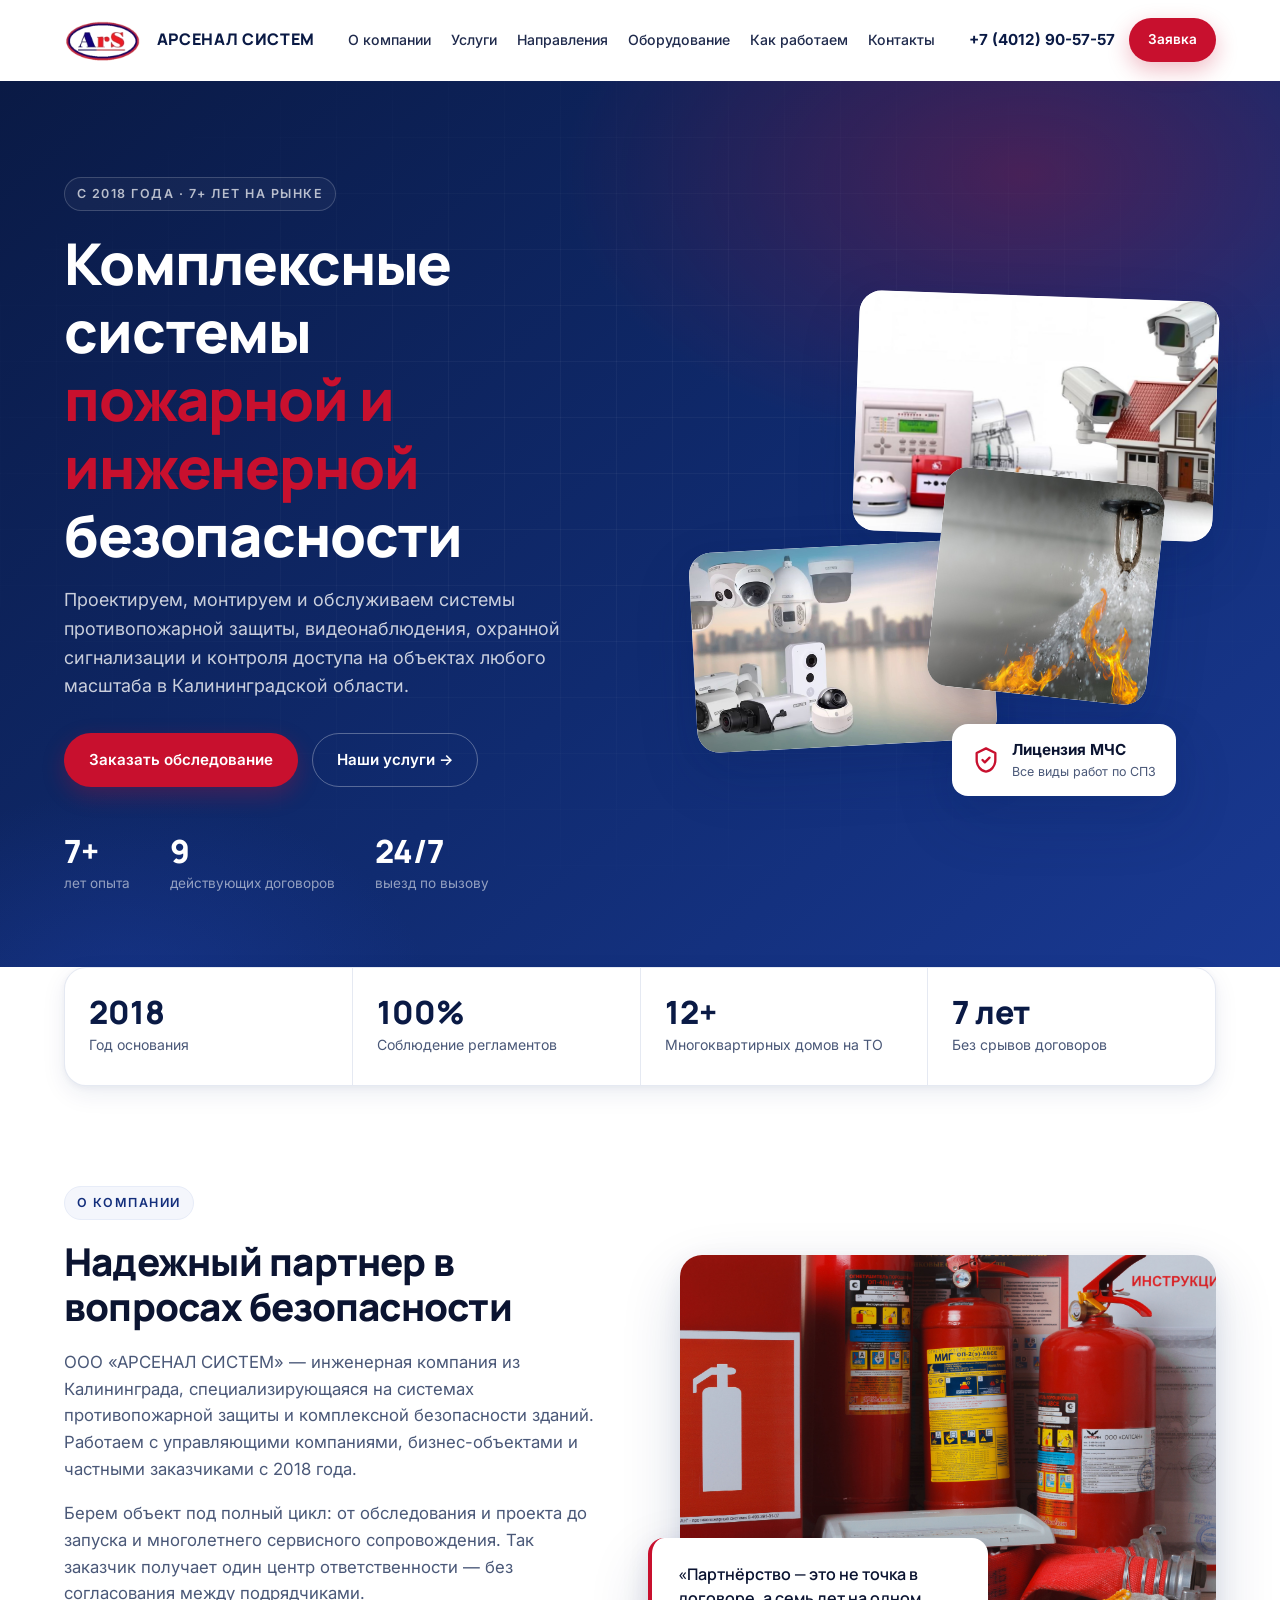
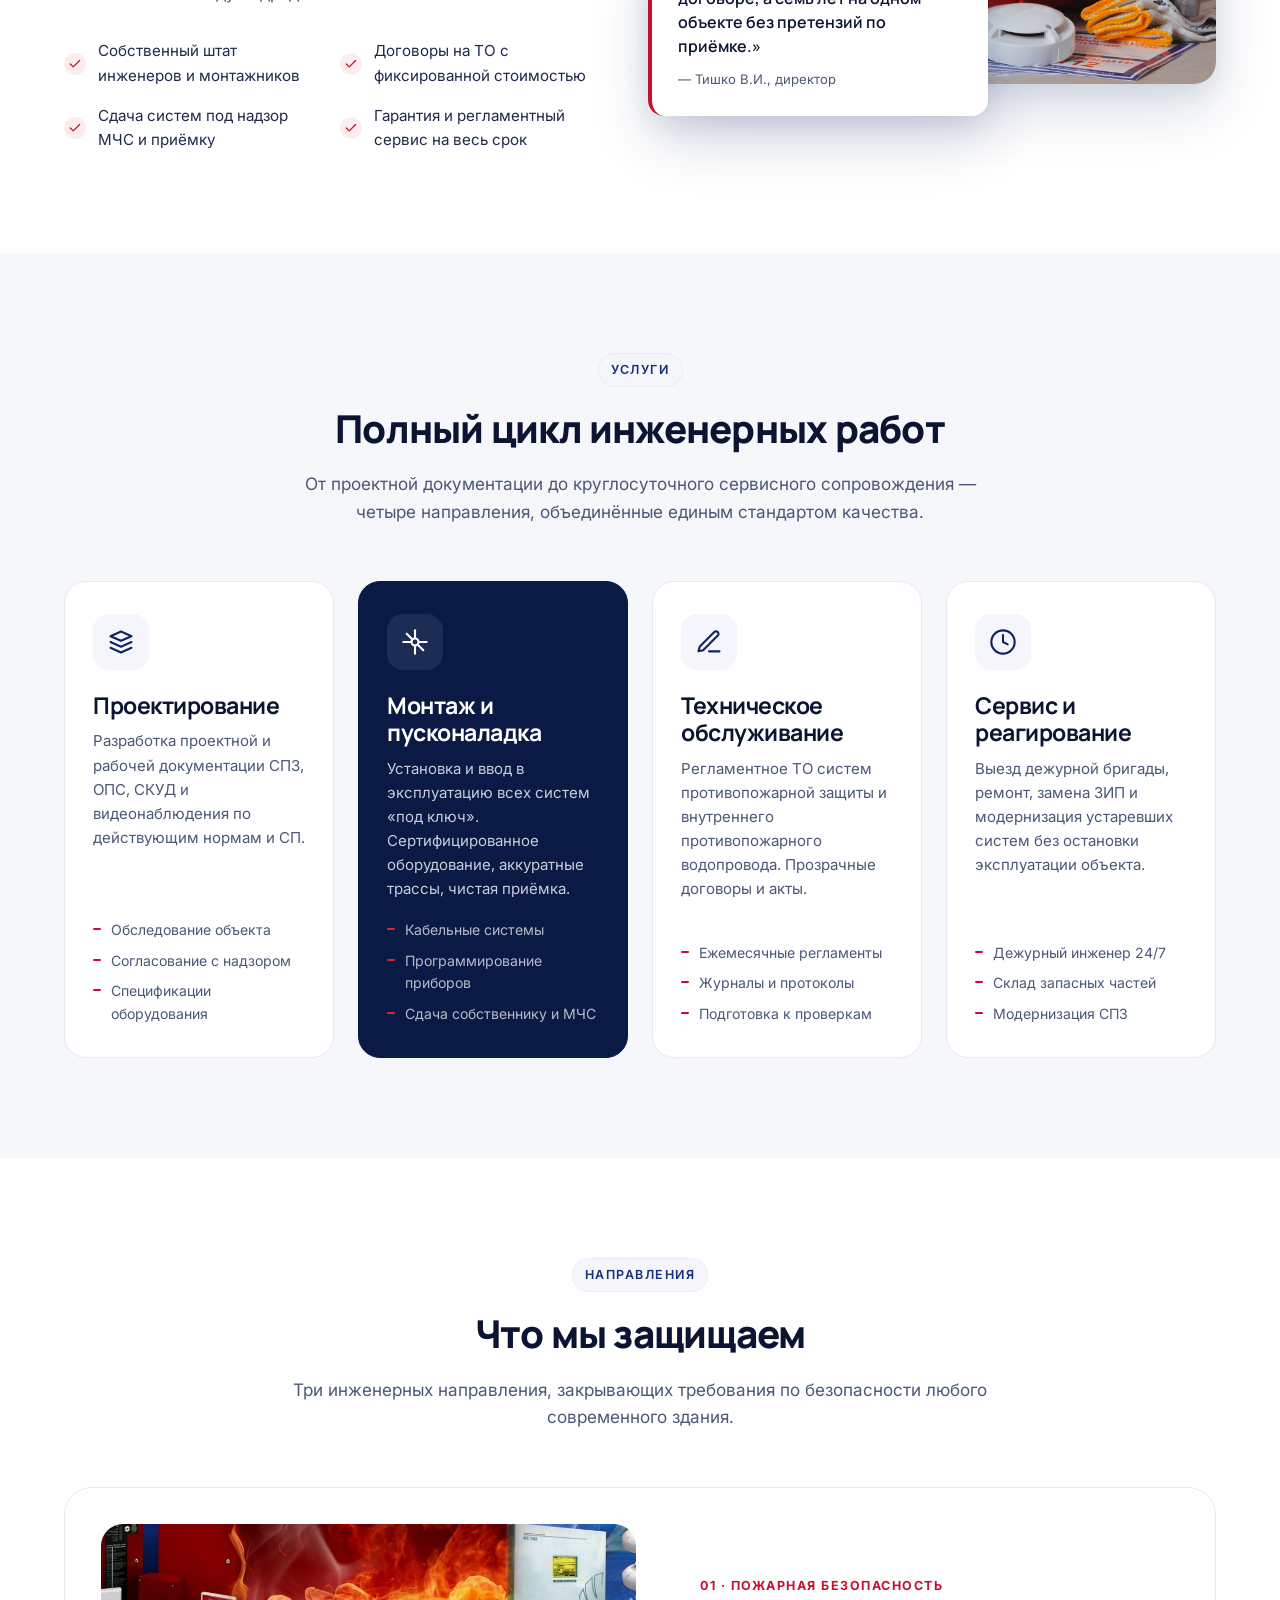
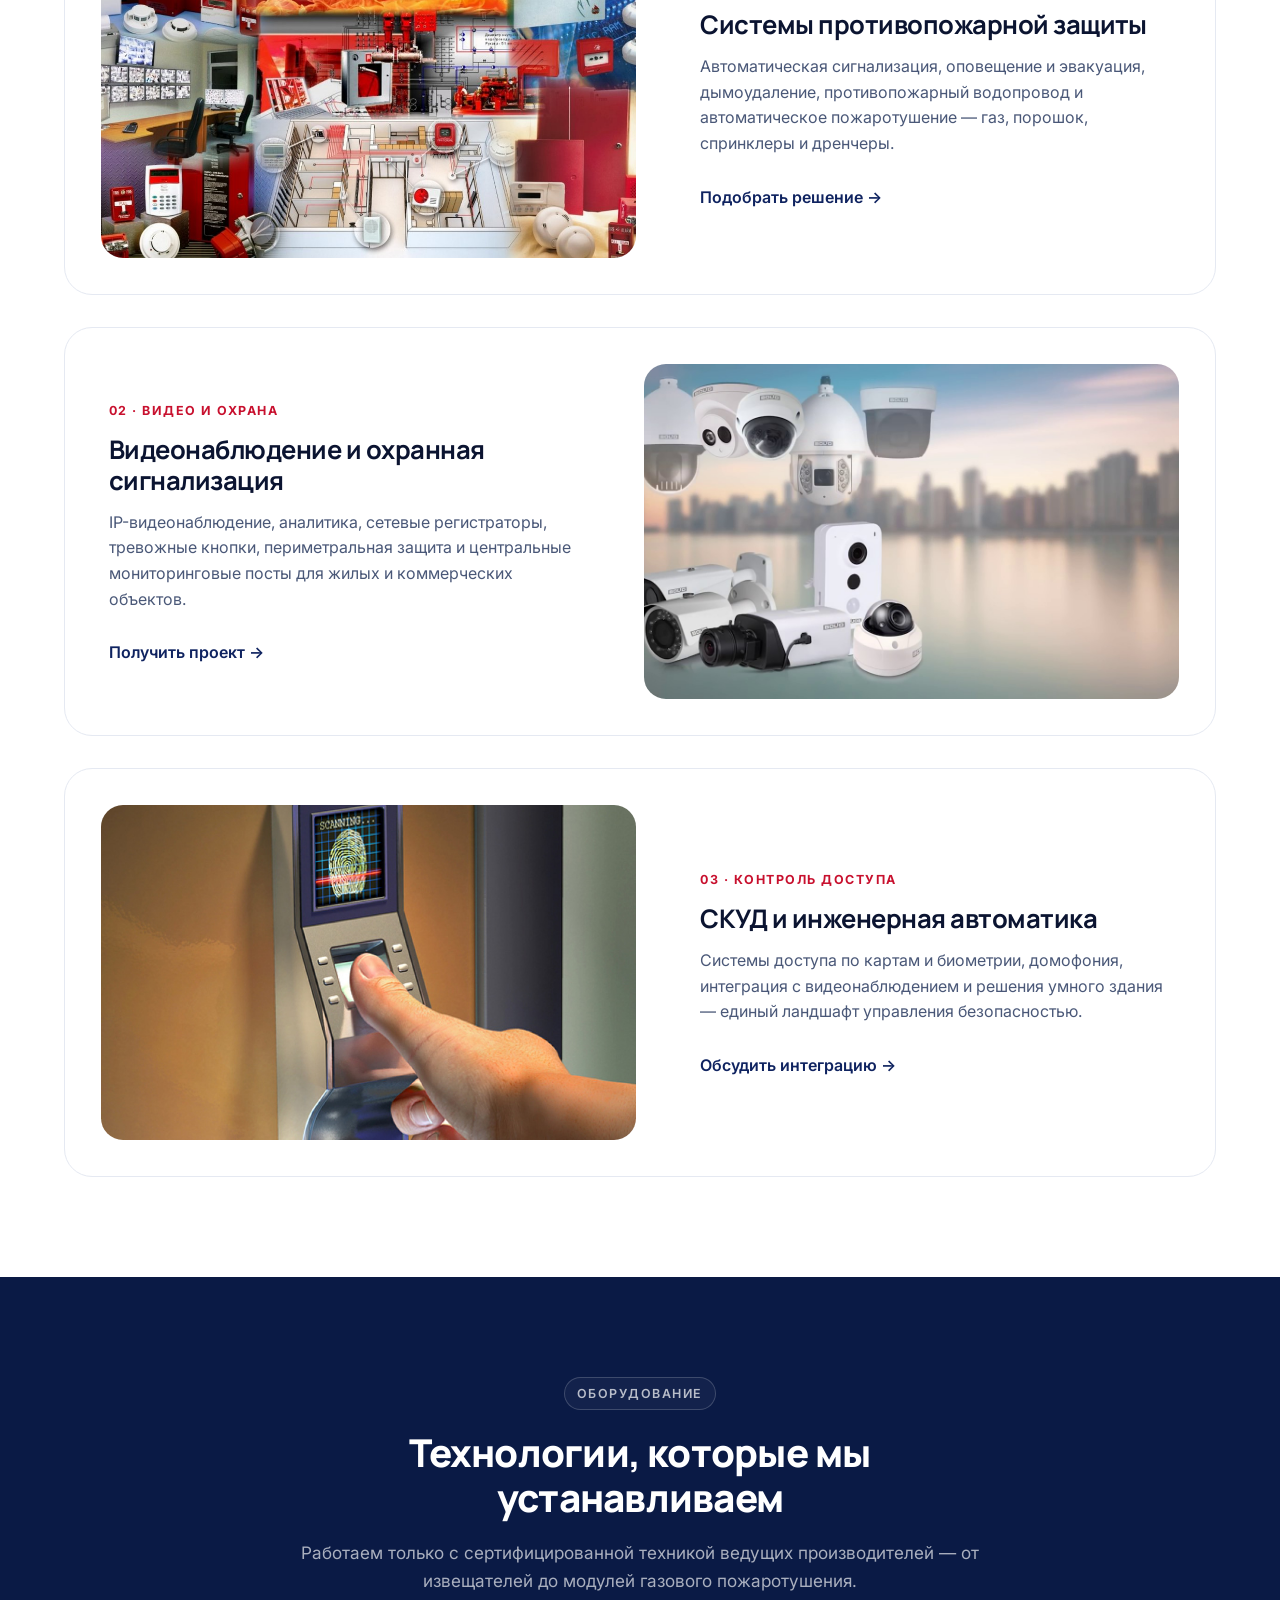
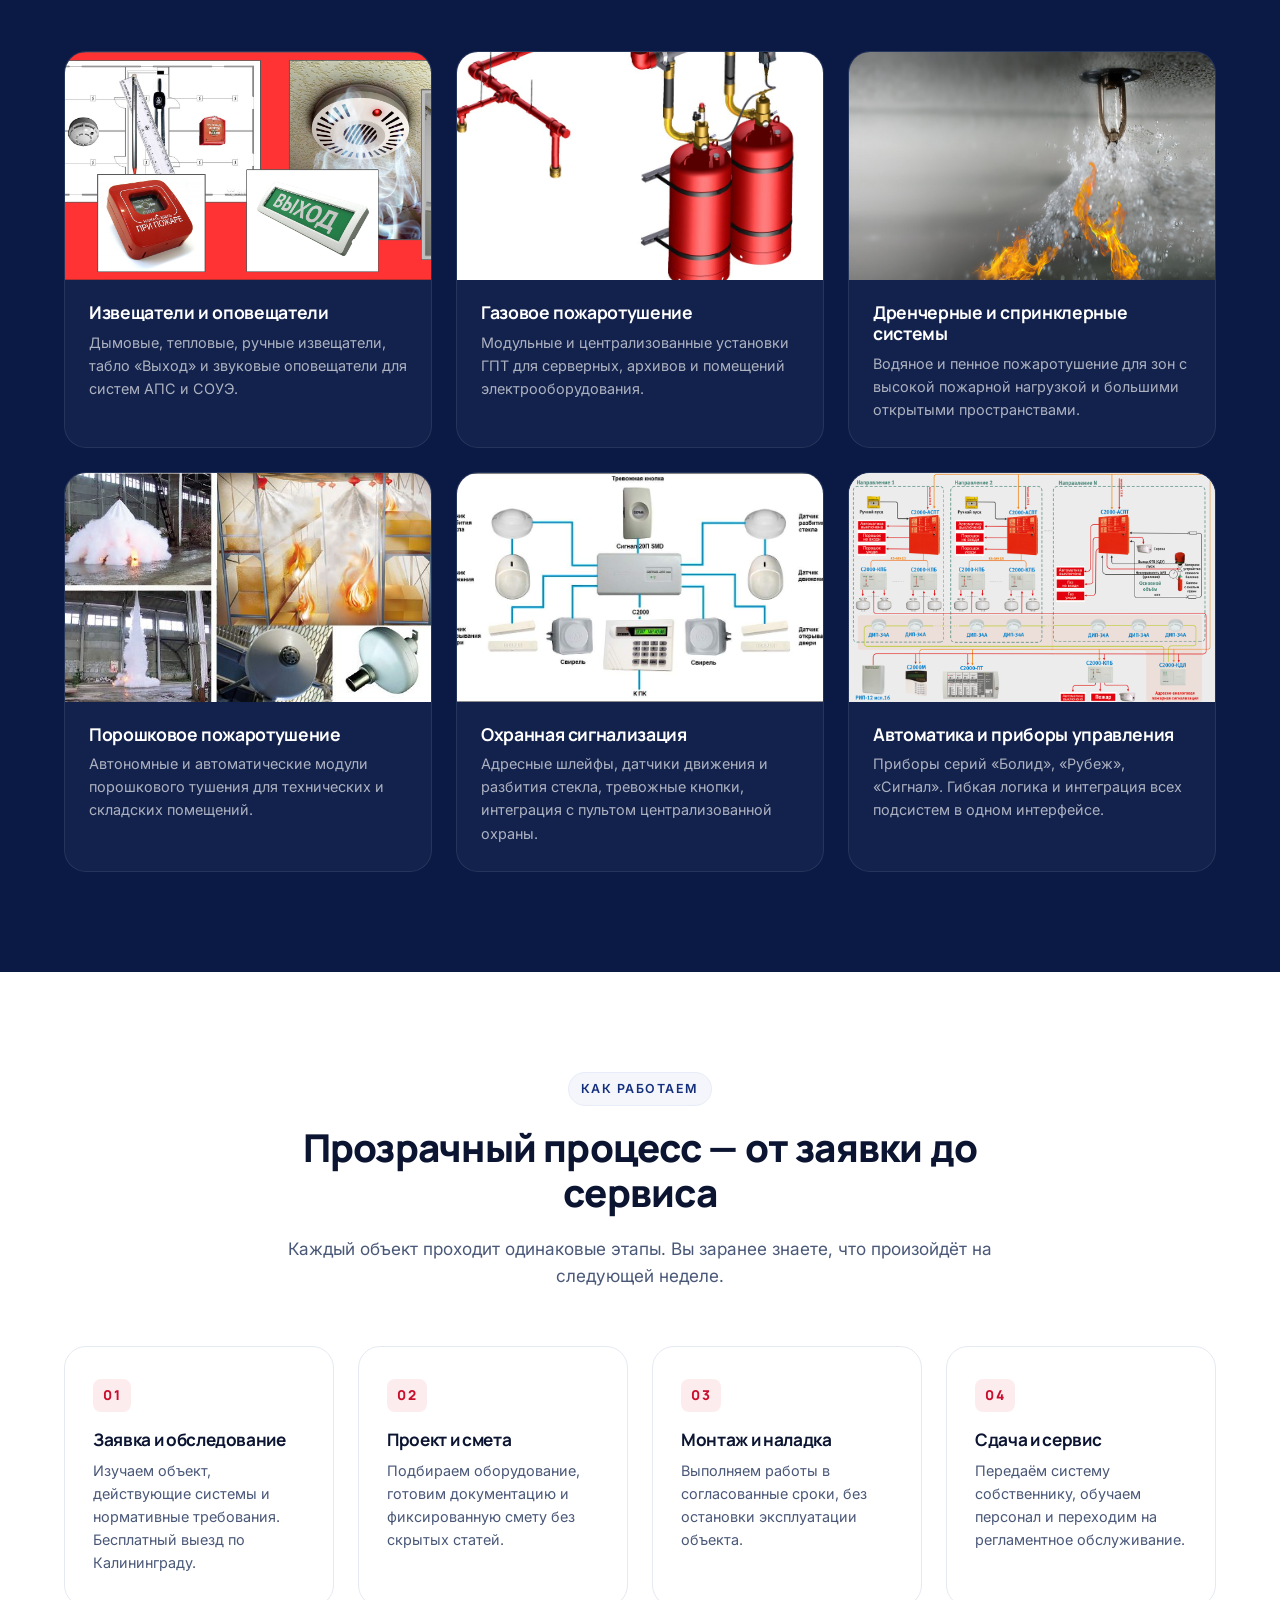
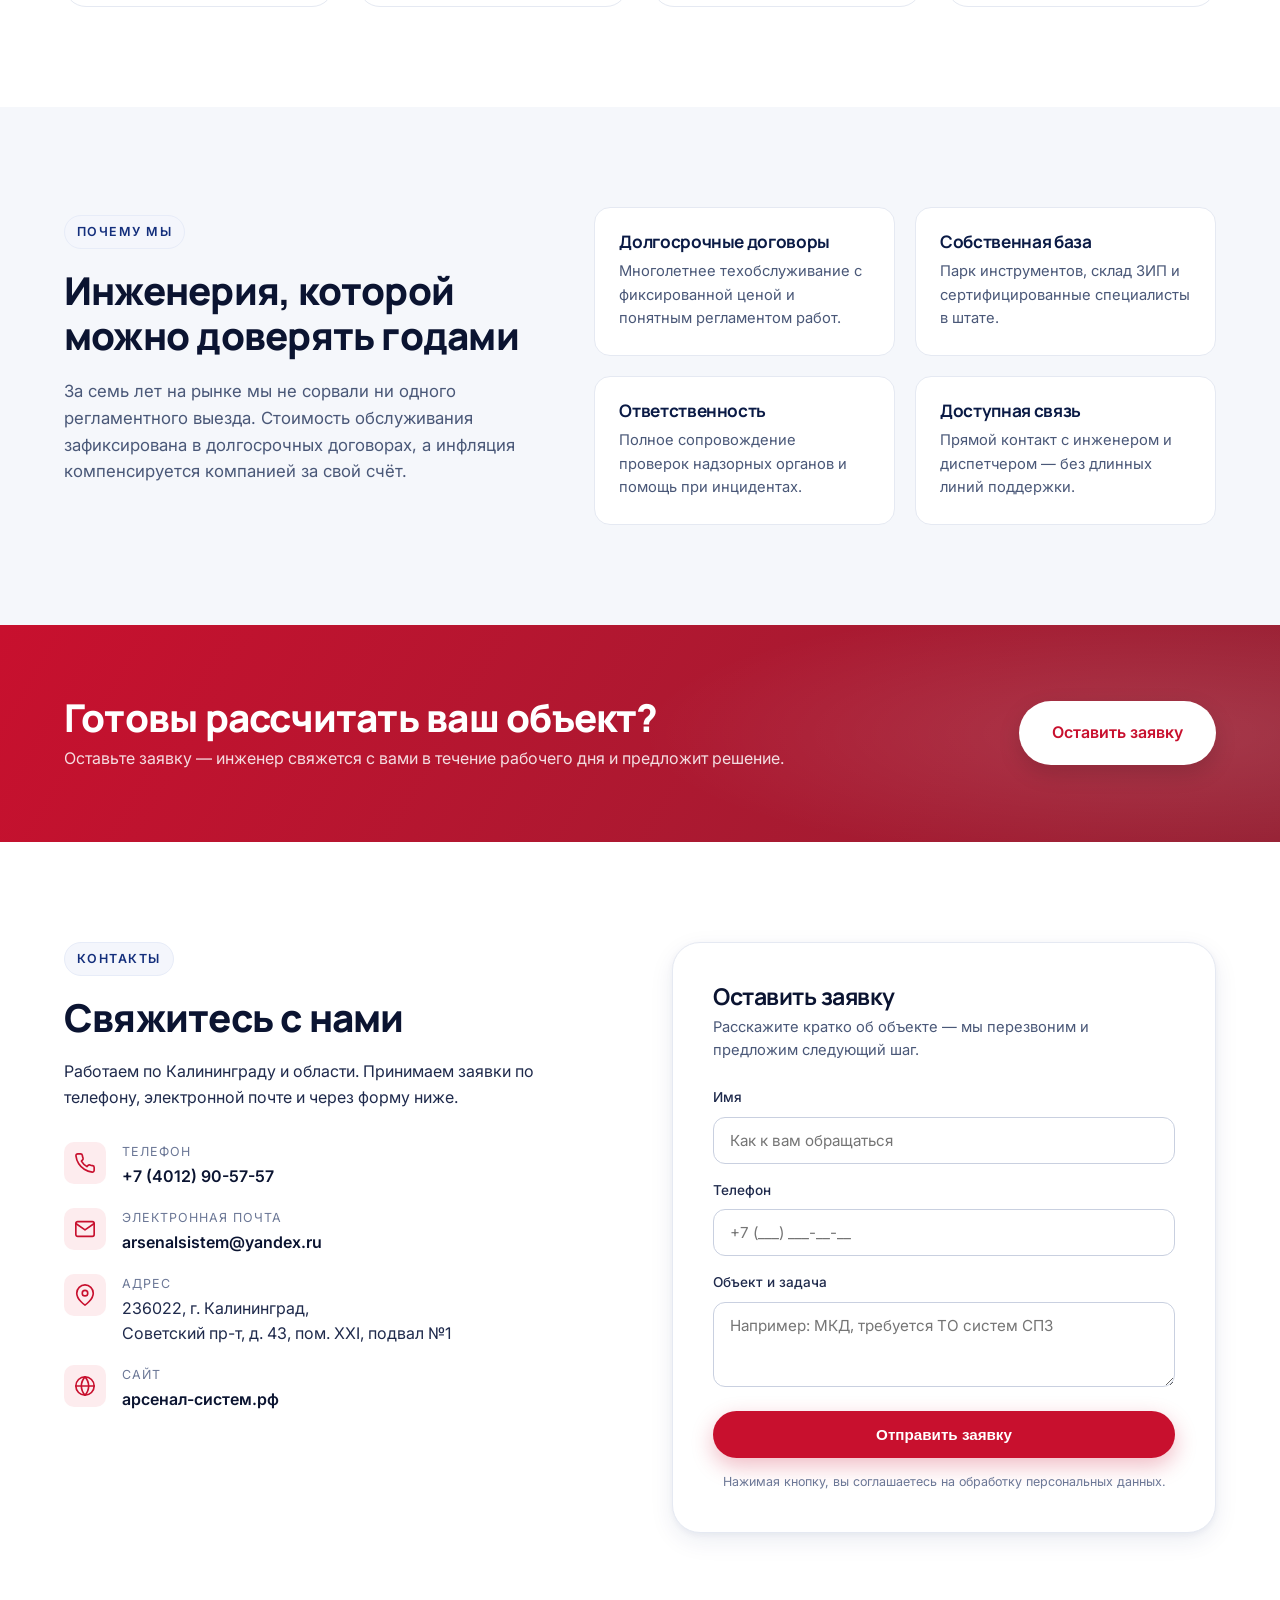
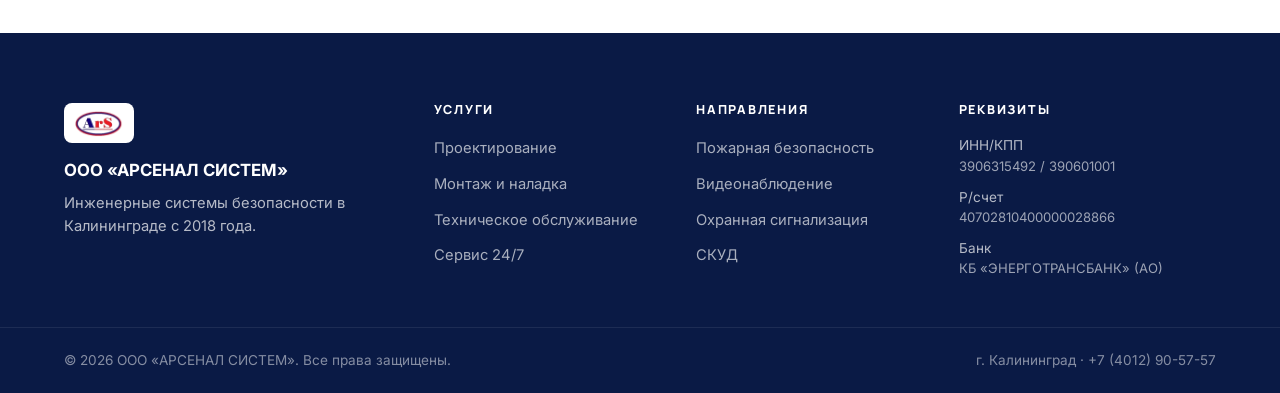
==== index.html @ 325ebee4 "Initial: АРСЕНАЛ СИСТЕМ corporate site Современный одностраничный сайт компании по системам пожарной" ====
<!doctype html>
<html lang="ru">
<head>
<meta charset="utf-8" />
<meta name="viewport" content="width=device-width, initial-scale=1" />
<title>АРСЕНАЛ СИСТЕМ — комплексные системы пожарной и инженерной безопасности</title>
<meta name="description" content="ООО «АРСЕНАЛ СИСТЕМ» — проектирование, монтаж и техническое обслуживание систем противопожарной защиты, видеонаблюдения и контроля доступа в Калининграде." />
<link rel="icon" type="image/png" href="assets/logo.png" />
<link rel="preconnect" href="https://fonts.googleapis.com">
<link rel="preconnect" href="https://fonts.gstatic.com" crossorigin>
<link href="https://fonts.googleapis.com/css2?family=Inter:wght@400;500;600;700;800&family=Manrope:wght@500;600;700;800&display=swap" rel="stylesheet">
<link rel="stylesheet" href="styles.css" />
</head>
<body>

<!-- ============ HEADER ============ -->
<header class="site-header" id="top">
  <div class="container header-inner">
    <a href="#top" class="brand" aria-label="АРСЕНАЛ СИСТЕМ — на главную">
      <img src="assets/logo.png" alt="АРСЕНАЛ СИСТЕМ" class="brand-mark" />
      <span class="brand-text">
        <span class="brand-title">АРСЕНАЛ СИСТЕМ</span>
        <span class="brand-sub">Системы безопасности · Калининград</span>
      </span>
    </a>

    <nav class="nav" aria-label="Главная навигация">
      <a href="#about">О компании</a>
      <a href="#services">Услуги</a>
      <a href="#directions">Направления</a>
      <a href="#equipment">Оборудование</a>
      <a href="#process">Как работаем</a>
      <a href="#contacts">Контакты</a>
    </nav>

    <div class="header-cta">
      <a class="phone" href="tel:+74012905757">+7 (4012) 90-57-57</a>
      <a class="btn btn-primary btn-sm" href="#contacts">Заявка</a>
      <button class="burger" aria-label="Меню" id="burger">
        <span></span><span></span><span></span>
      </button>
    </div>
  </div>
</header>

<!-- ============ HERO ============ -->
<section class="hero">
  <div class="hero-bg" aria-hidden="true"></div>
  <div class="container hero-inner">
    <div class="hero-copy">
      <span class="eyebrow">С 2018 года · 7+ лет на рынке</span>
      <h1>Комплексные системы<br/><span class="accent">пожарной и инженерной</span> безопасности</h1>
      <p class="lead">Проектируем, монтируем и обслуживаем системы противопожарной защиты, видеонаблюдения, охранной сигнализации и контроля доступа на объектах любого масштаба в Калининградской области.</p>
      <div class="hero-actions">
        <a class="btn btn-primary" href="#contacts">Заказать обследование</a>
        <a class="btn btn-ghost" href="#services">Наши услуги →</a>
      </div>
      <ul class="hero-trust">
        <li><strong>7+</strong><span>лет опыта</span></li>
        <li><strong>9</strong><span>действующих договоров</span></li>
        <li><strong>24/7</strong><span>выезд по вызову</span></li>
      </ul>
    </div>
    <div class="hero-visual" aria-hidden="true">
      <div class="hero-card hero-card-1">
        <img src="assets/pb4.jpg" alt="" />
      </div>
      <div class="hero-card hero-card-2">
        <img src="assets/Video.jpg" alt="" />
      </div>
      <div class="hero-card hero-card-3">
        <img src="assets/Drencher.png" alt="" />
      </div>
      <div class="hero-badge">
        <svg viewBox="0 0 24 24" fill="none" stroke="currentColor" stroke-width="2" stroke-linecap="round" stroke-linejoin="round"><path d="M12 2L4 6v6c0 5 3.5 9.5 8 10 4.5-.5 8-5 8-10V6l-8-4z"/><path d="M9 12l2 2 4-4"/></svg>
        <div>
          <strong>Лицензия МЧС</strong>
          <small>Все виды работ по СПЗ</small>
        </div>
      </div>
    </div>
  </div>
</section>

<!-- ============ PARTNERS / SOCIAL PROOF STRIP ============ -->
<section class="strip">
  <div class="container">
    <div class="strip-grid">
      <div class="strip-item">
        <span class="strip-num">2018</span>
        <span class="strip-label">Год основания</span>
      </div>
      <div class="strip-item">
        <span class="strip-num">100%</span>
        <span class="strip-label">Соблюдение регламентов</span>
      </div>
      <div class="strip-item">
        <span class="strip-num">12+</span>
        <span class="strip-label">Многоквартирных домов на ТО</span>
      </div>
      <div class="strip-item">
        <span class="strip-num">7 лет</span>
        <span class="strip-label">Без срывов договоров</span>
      </div>
    </div>
  </div>
</section>

<!-- ============ ABOUT ============ -->
<section class="section" id="about">
  <div class="container about-grid">
    <div class="about-copy">
      <span class="eyebrow eyebrow-dark">О компании</span>
      <h2>Надежный партнер в вопросах безопасности</h2>
      <p>ООО «АРСЕНАЛ СИСТЕМ» — инженерная компания из Калининграда, специализирующаяся на системах противопожарной защиты и комплексной безопасности зданий. Работаем с управляющими компаниями, бизнес-объектами и частными заказчиками с 2018 года.</p>
      <p>Берем объект под полный цикл: от обследования и проекта до запуска и многолетнего сервисного сопровождения. Так заказчик получает один центр ответственности — без согласования между подрядчиками.</p>
      <div class="about-bullets">
        <div class="bullet">
          <svg viewBox="0 0 24 24" fill="none" stroke="currentColor" stroke-width="2.2" stroke-linecap="round" stroke-linejoin="round"><polyline points="20 6 9 17 4 12"/></svg>
          <span>Собственный штат инженеров и монтажников</span>
        </div>
        <div class="bullet">
          <svg viewBox="0 0 24 24" fill="none" stroke="currentColor" stroke-width="2.2" stroke-linecap="round" stroke-linejoin="round"><polyline points="20 6 9 17 4 12"/></svg>
          <span>Договоры на ТО с фиксированной стоимостью</span>
        </div>
        <div class="bullet">
          <svg viewBox="0 0 24 24" fill="none" stroke="currentColor" stroke-width="2.2" stroke-linecap="round" stroke-linejoin="round"><polyline points="20 6 9 17 4 12"/></svg>
          <span>Сдача систем под надзор МЧС и приёмку</span>
        </div>
        <div class="bullet">
          <svg viewBox="0 0 24 24" fill="none" stroke="currentColor" stroke-width="2.2" stroke-linecap="round" stroke-linejoin="round"><polyline points="20 6 9 17 4 12"/></svg>
          <span>Гарантия и регламентный сервис на весь срок</span>
        </div>
      </div>
    </div>
    <div class="about-visual">
      <figure class="about-photo">
        <img src="assets/PB1.jpg" alt="Оборудование систем пожарной безопасности" />
      </figure>
      <div class="about-quote">
        <p>«Партнёрство — это не точка в договоре, а семь лет на одном объекте без претензий по приёмке.»</p>
        <span>— Тишко В.И., директор</span>
      </div>
    </div>
  </div>
</section>

<!-- ============ SERVICES ============ -->
<section class="section section-soft" id="services">
  <div class="container">
    <header class="section-head">
      <span class="eyebrow eyebrow-dark">Услуги</span>
      <h2>Полный цикл инженерных работ</h2>
      <p>От проектной документации до круглосуточного сервисного сопровождения — четыре направления, объединённые единым стандартом качества.</p>
    </header>

    <div class="services-grid">
      <article class="service-card">
        <div class="service-icon">
          <svg viewBox="0 0 24 24" fill="none" stroke="currentColor" stroke-width="1.8" stroke-linecap="round" stroke-linejoin="round"><path d="M3 7l9-4 9 4-9 4-9-4z"/><path d="M3 12l9 4 9-4"/><path d="M3 17l9 4 9-4"/></svg>
        </div>
        <h3>Проектирование</h3>
        <p>Разработка проектной и рабочей документации СПЗ, ОПС, СКУД и видеонаблюдения по действующим нормам и СП.</p>
        <ul class="service-list">
          <li>Обследование объекта</li>
          <li>Согласование с надзором</li>
          <li>Спецификации оборудования</li>
        </ul>
      </article>

      <article class="service-card service-card-featured">
        <div class="service-icon">
          <svg viewBox="0 0 24 24" fill="none" stroke="currentColor" stroke-width="1.8" stroke-linecap="round" stroke-linejoin="round"><path d="M12 2v6"/><path d="M12 22v-6"/><path d="M4.93 4.93l4.24 4.24"/><path d="M14.83 14.83l4.24 4.24"/><path d="M2 12h6"/><path d="M16 12h6"/><circle cx="12" cy="12" r="3"/></svg>
        </div>
        <h3>Монтаж и пусконаладка</h3>
        <p>Установка и ввод в эксплуатацию всех систем «под ключ». Сертифицированное оборудование, аккуратные трассы, чистая приёмка.</p>
        <ul class="service-list">
          <li>Кабельные системы</li>
          <li>Программирование приборов</li>
          <li>Сдача собственнику и МЧС</li>
        </ul>
      </article>

      <article class="service-card">
        <div class="service-icon">
          <svg viewBox="0 0 24 24" fill="none" stroke="currentColor" stroke-width="1.8" stroke-linecap="round" stroke-linejoin="round"><path d="M12 20h9"/><path d="M16.5 3.5a2.121 2.121 0 0 1 3 3L7 19l-4 1 1-4 12.5-12.5z"/></svg>
        </div>
        <h3>Техническое обслуживание</h3>
        <p>Регламентное ТО систем противопожарной защиты и внутреннего противопожарного водопровода. Прозрачные договоры и акты.</p>
        <ul class="service-list">
          <li>Ежемесячные регламенты</li>
          <li>Журналы и протоколы</li>
          <li>Подготовка к проверкам</li>
        </ul>
      </article>

      <article class="service-card">
        <div class="service-icon">
          <svg viewBox="0 0 24 24" fill="none" stroke="currentColor" stroke-width="1.8" stroke-linecap="round" stroke-linejoin="round"><circle cx="12" cy="12" r="10"/><polyline points="12 6 12 12 16 14"/></svg>
        </div>
        <h3>Сервис и реагирование</h3>
        <p>Выезд дежурной бригады, ремонт, замена ЗИП и модернизация устаревших систем без остановки эксплуатации объекта.</p>
        <ul class="service-list">
          <li>Дежурный инженер 24/7</li>
          <li>Склад запасных частей</li>
          <li>Модернизация СПЗ</li>
        </ul>
      </article>
    </div>
  </div>
</section>

<!-- ============ DIRECTIONS ============ -->
<section class="section" id="directions">
  <div class="container">
    <header class="section-head">
      <span class="eyebrow eyebrow-dark">Направления</span>
      <h2>Что мы защищаем</h2>
      <p>Три инженерных направления, закрывающих требования по безопасности любого современного здания.</p>
    </header>

    <div class="directions-grid">
      <article class="dir-card">
        <div class="dir-image">
          <img src="assets/PB3.jpg" alt="Системы противопожарной защиты" />
        </div>
        <div class="dir-body">
          <span class="dir-tag">01 · Пожарная безопасность</span>
          <h3>Системы противопожарной защиты</h3>
          <p>Автоматическая сигнализация, оповещение и эвакуация, дымоудаление, противопожарный водопровод и автоматическое пожаротушение — газ, порошок, спринклеры и дренчеры.</p>
          <a class="dir-link" href="#contacts">Подобрать решение →</a>
        </div>
      </article>

      <article class="dir-card dir-card-reverse">
        <div class="dir-image">
          <img src="assets/Video.jpg" alt="Системы видеонаблюдения" />
        </div>
        <div class="dir-body">
          <span class="dir-tag">02 · Видео и охрана</span>
          <h3>Видеонаблюдение и охранная сигнализация</h3>
          <p>IP-видеонаблюдение, аналитика, сетевые регистраторы, тревожные кнопки, периметральная защита и центральные мониторинговые посты для жилых и коммерческих объектов.</p>
          <a class="dir-link" href="#contacts">Получить проект →</a>
        </div>
      </article>

      <article class="dir-card">
        <div class="dir-image">
          <img src="assets/KD.jpg" alt="Системы контроля и управления доступом" />
        </div>
        <div class="dir-body">
          <span class="dir-tag">03 · Контроль доступа</span>
          <h3>СКУД и инженерная автоматика</h3>
          <p>Системы доступа по картам и биометрии, домофония, интеграция с видеонаблюдением и решения умного здания — единый ландшафт управления безопасностью.</p>
          <a class="dir-link" href="#contacts">Обсудить интеграцию →</a>
        </div>
      </article>
    </div>
  </div>
</section>

<!-- ============ EQUIPMENT SHOWCASE ============ -->
<section class="section section-dark" id="equipment">
  <div class="container">
    <header class="section-head section-head-light">
      <span class="eyebrow">Оборудование</span>
      <h2>Технологии, которые мы устанавливаем</h2>
      <p>Работаем только с сертифицированной техникой ведущих производителей — от извещателей до модулей газового пожаротушения.</p>
    </header>

    <div class="equipment-grid">
      <article class="eq-card">
        <div class="eq-img"><img src="assets/PB2.png" alt="Извещатели и оповещатели" /></div>
        <div class="eq-content">
          <h4>Извещатели и оповещатели</h4>
          <p>Дымовые, тепловые, ручные извещатели, табло «Выход» и звуковые оповещатели для систем АПС и СОУЭ.</p>
        </div>
      </article>

      <article class="eq-card">
        <div class="eq-img"><img src="assets/GPT.png" alt="Модули газового пожаротушения" /></div>
        <div class="eq-content">
          <h4>Газовое пожаротушение</h4>
          <p>Модульные и централизованные установки ГПТ для серверных, архивов и помещений электрооборудования.</p>
        </div>
      </article>

      <article class="eq-card">
        <div class="eq-img"><img src="assets/Drencher.png" alt="Дренчерные и спринклерные системы" /></div>
        <div class="eq-content">
          <h4>Дренчерные и спринклерные системы</h4>
          <p>Водяное и пенное пожаротушение для зон с высокой пожарной нагрузкой и большими открытыми пространствами.</p>
        </div>
      </article>

      <article class="eq-card">
        <div class="eq-img"><img src="assets/PPT.jpg" alt="Порошковое пожаротушение" /></div>
        <div class="eq-content">
          <h4>Порошковое пожаротушение</h4>
          <p>Автономные и автоматические модули порошкового тушения для технических и складских помещений.</p>
        </div>
      </article>

      <article class="eq-card">
        <div class="eq-img"><img src="assets/OS.jpg" alt="Охранная сигнализация" /></div>
        <div class="eq-content">
          <h4>Охранная сигнализация</h4>
          <p>Адресные шлейфы, датчики движения и разбития стекла, тревожные кнопки, интеграция с пультом централизованной охраны.</p>
        </div>
      </article>

      <article class="eq-card">
        <div class="eq-img"><img src="assets/PPT.png" alt="Системы автоматики и управления" /></div>
        <div class="eq-content">
          <h4>Автоматика и приборы управления</h4>
          <p>Приборы серий «Болид», «Рубеж», «Сигнал». Гибкая логика и интеграция всех подсистем в одном интерфейсе.</p>
        </div>
      </article>
    </div>
  </div>
</section>

<!-- ============ PROCESS ============ -->
<section class="section" id="process">
  <div class="container">
    <header class="section-head">
      <span class="eyebrow eyebrow-dark">Как работаем</span>
      <h2>Прозрачный процесс — от заявки до сервиса</h2>
      <p>Каждый объект проходит одинаковые этапы. Вы заранее знаете, что произойдёт на следующей неделе.</p>
    </header>

    <div class="steps">
      <div class="step">
        <div class="step-num">01</div>
        <h4>Заявка и обследование</h4>
        <p>Изучаем объект, действующие системы и нормативные требования. Бесплатный выезд по Калининграду.</p>
      </div>
      <div class="step">
        <div class="step-num">02</div>
        <h4>Проект и смета</h4>
        <p>Подбираем оборудование, готовим документацию и фиксированную смету без скрытых статей.</p>
      </div>
      <div class="step">
        <div class="step-num">03</div>
        <h4>Монтаж и наладка</h4>
        <p>Выполняем работы в согласованные сроки, без остановки эксплуатации объекта.</p>
      </div>
      <div class="step">
        <div class="step-num">04</div>
        <h4>Сдача и сервис</h4>
        <p>Передаём систему собственнику, обучаем персонал и переходим на регламентное обслуживание.</p>
      </div>
    </div>
  </div>
</section>

<!-- ============ WHY US ============ -->
<section class="section section-soft" id="why">
  <div class="container why-grid">
    <div>
      <span class="eyebrow eyebrow-dark">Почему мы</span>
      <h2>Инженерия, которой можно доверять годами</h2>
      <p>За семь лет на рынке мы не сорвали ни одного регламентного выезда. Стоимость обслуживания зафиксирована в долгосрочных договорах, а инфляция компенсируется компанией за свой счёт.</p>
    </div>
    <div class="why-list">
      <div class="why-item">
        <h4>Долгосрочные договоры</h4>
        <p>Многолетнее техобслуживание с фиксированной ценой и понятным регламентом работ.</p>
      </div>
      <div class="why-item">
        <h4>Собственная база</h4>
        <p>Парк инструментов, склад ЗИП и сертифицированные специалисты в штате.</p>
      </div>
      <div class="why-item">
        <h4>Ответственность</h4>
        <p>Полное сопровождение проверок надзорных органов и помощь при инцидентах.</p>
      </div>
      <div class="why-item">
        <h4>Доступная связь</h4>
        <p>Прямой контакт с инженером и диспетчером — без длинных линий поддержки.</p>
      </div>
    </div>
  </div>
</section>

<!-- ============ CTA BANNER ============ -->
<section class="cta-banner">
  <div class="container cta-banner-inner">
    <div>
      <h2>Готовы рассчитать ваш объект?</h2>
      <p>Оставьте заявку — инженер свяжется с вами в течение рабочего дня и предложит решение.</p>
    </div>
    <a class="btn btn-primary btn-lg" href="#contacts">Оставить заявку</a>
  </div>
</section>

<!-- ============ CONTACTS ============ -->
<section class="section" id="contacts">
  <div class="container contact-grid">
    <div class="contact-info">
      <span class="eyebrow eyebrow-dark">Контакты</span>
      <h2>Свяжитесь с нами</h2>
      <p>Работаем по Калининграду и области. Принимаем заявки по телефону, электронной почте и через форму ниже.</p>

      <ul class="contact-list">
        <li>
          <svg viewBox="0 0 24 24" fill="none" stroke="currentColor" stroke-width="1.8" stroke-linecap="round" stroke-linejoin="round"><path d="M22 16.92v3a2 2 0 0 1-2.18 2 19.79 19.79 0 0 1-8.63-3.07 19.5 19.5 0 0 1-6-6 19.79 19.79 0 0 1-3.07-8.67A2 2 0 0 1 4.11 2h3a2 2 0 0 1 2 1.72c.13.96.37 1.9.72 2.81a2 2 0 0 1-.45 2.11L8.09 9.91a16 16 0 0 0 6 6l1.27-1.27a2 2 0 0 1 2.11-.45c.91.35 1.85.59 2.81.72A2 2 0 0 1 22 16.92z"/></svg>
          <div>
            <span class="contact-label">Телефон</span>
            <a href="tel:+74012905757">+7 (4012) 90-57-57</a>
          </div>
        </li>
        <li>
          <svg viewBox="0 0 24 24" fill="none" stroke="currentColor" stroke-width="1.8" stroke-linecap="round" stroke-linejoin="round"><path d="M4 4h16c1.1 0 2 .9 2 2v12c0 1.1-.9 2-2 2H4c-1.1 0-2-.9-2-2V6c0-1.1.9-2 2-2z"/><polyline points="22,6 12,13 2,6"/></svg>
          <div>
            <span class="contact-label">Электронная почта</span>
            <a href="mailto:arsenalsistem@yandex.ru">arsenalsistem@yandex.ru</a>
          </div>
        </li>
        <li>
          <svg viewBox="0 0 24 24" fill="none" stroke="currentColor" stroke-width="1.8" stroke-linecap="round" stroke-linejoin="round"><path d="M21 10c0 7-9 13-9 13s-9-6-9-13a9 9 0 0 1 18 0z"/><circle cx="12" cy="10" r="3"/></svg>
          <div>
            <span class="contact-label">Адрес</span>
            <span>236022, г. Калининград,<br/>Советский пр-т, д. 43, пом. XXI, подвал №1</span>
          </div>
        </li>
        <li>
          <svg viewBox="0 0 24 24" fill="none" stroke="currentColor" stroke-width="1.8" stroke-linecap="round" stroke-linejoin="round"><circle cx="12" cy="12" r="10"/><line x1="2" y1="12" x2="22" y2="12"/><path d="M12 2a15.3 15.3 0 0 1 4 10 15.3 15.3 0 0 1-4 10 15.3 15.3 0 0 1-4-10 15.3 15.3 0 0 1 4-10z"/></svg>
          <div>
            <span class="contact-label">Сайт</span>
            <a href="#">арсенал-систем.рф</a>
          </div>
        </li>
      </ul>
    </div>

    <!--
      Forms work через Formspree (https://formspree.io):
      1. Зарегистрируйтесь, создайте новую форму с почтой arsenalsistem@yandex.ru
      2. Скопируйте endpoint вида https://formspree.io/f/XXXXXXXX
      3. Замените значение data-endpoint ниже
      Бесплатный план — до 50 заявок в месяц.
    -->
    <form class="contact-form" id="leadForm" data-endpoint="https://formspree.io/f/mzdwbpkb" novalidate>
      <h3>Оставить заявку</h3>
      <p class="form-sub">Расскажите кратко об объекте — мы перезвоним и предложим следующий шаг.</p>

      <label>
        <span>Имя</span>
        <input type="text" name="name" required placeholder="Как к вам обращаться" />
      </label>
      <label>
        <span>Телефон</span>
        <input type="tel" name="phone" required placeholder="+7 (___) ___-__-__" />
      </label>
      <label>
        <span>Объект и задача</span>
        <textarea name="message" rows="3" placeholder="Например: МКД, требуется ТО систем СПЗ"></textarea>
      </label>

      <!-- Honeypot — невидимое поле для отсечения ботов -->
      <input type="text" name="_gotcha" tabindex="-1" autocomplete="off" class="hp-field" aria-hidden="true" />
      <input type="hidden" name="_subject" value="Новая заявка с сайта арсенал-систем.рф" />

      <button type="submit" class="btn btn-primary btn-block" id="leadSubmit">
        <span class="btn-label">Отправить заявку</span>
        <span class="btn-spinner" aria-hidden="true"></span>
      </button>
      <small class="form-note">Нажимая кнопку, вы соглашаетесь на обработку персональных данных.</small>
      <div class="form-ok" hidden>Спасибо! Мы свяжемся с вами в течение рабочего дня.</div>
      <div class="form-err" hidden>Не удалось отправить заявку. Позвоните нам по телефону +7 (4012) 90-57-57.</div>
    </form>
  </div>
</section>

<!-- ============ FOOTER ============ -->
<footer class="site-footer">
  <div class="container footer-grid">
    <div class="footer-brand">
      <img src="assets/logo.png" alt="" class="footer-logo" />
      <p class="footer-name">ООО «АРСЕНАЛ СИСТЕМ»</p>
      <p class="footer-desc">Инженерные системы безопасности в Калининграде с 2018 года.</p>
    </div>
    <div>
      <h5>Услуги</h5>
      <ul>
        <li><a href="#services">Проектирование</a></li>
        <li><a href="#services">Монтаж и наладка</a></li>
        <li><a href="#services">Техническое обслуживание</a></li>
        <li><a href="#services">Сервис 24/7</a></li>
      </ul>
    </div>
    <div>
      <h5>Направления</h5>
      <ul>
        <li><a href="#directions">Пожарная безопасность</a></li>
        <li><a href="#directions">Видеонаблюдение</a></li>
        <li><a href="#directions">Охранная сигнализация</a></li>
        <li><a href="#directions">СКУД</a></li>
      </ul>
    </div>
    <div>
      <h5>Реквизиты</h5>
      <ul class="footer-req">
        <li>ИНН/КПП<br/><span>3906315492 / 390601001</span></li>
        <li>Р/счет<br/><span>40702810400000028866</span></li>
        <li>Банк<br/><span>КБ «ЭНЕРГОТРАНСБАНК» (АО)</span></li>
      </ul>
    </div>
  </div>
  <div class="footer-bottom">
    <div class="container footer-bottom-inner">
      <span>© 2026 ООО «АРСЕНАЛ СИСТЕМ». Все права защищены.</span>
      <span>г. Калининград · +7 (4012) 90-57-57</span>
    </div>
  </div>
</footer>

<script>
  // Smooth mobile menu toggle
  const burger = document.getElementById('burger');
  const nav = document.querySelector('.nav');
  burger.addEventListener('click', () => {
    nav.classList.toggle('open');
    burger.classList.toggle('open');
  });
  document.querySelectorAll('.nav a').forEach(a => a.addEventListener('click', () => {
    nav.classList.remove('open');
    burger.classList.remove('open');
  }));

  // Header shadow on scroll
  const header = document.querySelector('.site-header');
  const onScroll = () => header.classList.toggle('scrolled', window.scrollY > 8);
  onScroll();
  window.addEventListener('scroll', onScroll, { passive: true });

  // Lead form — Formspree integration (AJAX, без перехода со страницы)
  const form = document.getElementById('leadForm');
  if (form) {
    const ok = form.querySelector('.form-ok');
    const err = form.querySelector('.form-err');
    const submit = form.querySelector('#leadSubmit');

    form.addEventListener('submit', async (e) => {
      e.preventDefault();
      ok.hidden = true;
      err.hidden = true;

      // Не отправляем, если endpoint не настроен
      const endpoint = form.dataset.endpoint;
      if (!endpoint || endpoint.includes('YOUR_FORM_ID')) {
        err.textContent = 'Форма ещё не подключена. Замените YOUR_FORM_ID в index.html на ваш Formspree ID.';
        err.hidden = false;
        return;
      }

      // Honeypot — если поле заполнено, это бот
      if (form.querySelector('input[name="_gotcha"]').value) return;

      submit.classList.add('is-loading');
      submit.disabled = true;

      try {
        const res = await fetch(endpoint, {
          method: 'POST',
          headers: { 'Accept': 'application/json' },
          body: new FormData(form)
        });
        if (res.ok) {
          ok.hidden = false;
          form.reset();
        } else {
          err.hidden = false;
        }
      } catch {
        err.hidden = false;
      } finally {
        submit.classList.remove('is-loading');
        submit.disabled = false;
      }
    });
  }
</script>
</body>
</html>
---- styles.css ----
/* ============================================================
   АРСЕНАЛ СИСТЕМ — corporate site styles
   Design tokens, layout, components
   ============================================================ */

:root {
  /* Palette derived from logo (deep navy + corporate red) */
  --navy-900: #0A1A45;
  --navy-800: #0F2360;
  --navy-700: #142F7C;
  --navy-600: #1E40A8;
  --navy-100: #E7ECF8;
  --navy-50:  #F4F6FC;

  --red-600:  #C8102E;
  --red-500:  #DC2436;
  --red-50:   #FDECEE;

  --ink-900:  #0B1431;
  --ink-700:  #1F2A4C;
  --ink-500:  #4A5878;
  --ink-400:  #6B7796;
  --ink-300:  #97A1BA;
  --ink-200:  #C9D0E0;
  --ink-100:  #E5E9F2;

  --bg:       #FFFFFF;
  --bg-soft:  #F5F7FB;
  --bg-tint:  #EEF2FA;

  --radius-sm: 10px;
  --radius:    16px;
  --radius-lg: 22px;
  --radius-xl: 28px;

  --shadow-sm: 0 1px 2px rgba(15, 35, 96, 0.06), 0 1px 1px rgba(15, 35, 96, 0.04);
  --shadow:    0 8px 24px rgba(15, 35, 96, 0.08), 0 2px 6px rgba(15, 35, 96, 0.05);
  --shadow-lg: 0 24px 60px rgba(15, 35, 96, 0.16), 0 8px 24px rgba(15, 35, 96, 0.08);

  --container: 1200px;
  --ease: cubic-bezier(.2, .7, .2, 1);
}

/* -------------------- Base -------------------- */
*, *::before, *::after { box-sizing: border-box; }

html { scroll-behavior: smooth; }

body {
  margin: 0;
  font-family: 'Inter', -apple-system, BlinkMacSystemFont, 'Segoe UI', Roboto, sans-serif;
  font-size: 16px;
  line-height: 1.6;
  color: var(--ink-700);
  background: var(--bg);
  -webkit-font-smoothing: antialiased;
  -moz-osx-font-smoothing: grayscale;
}

h1, h2, h3, h4, h5 {
  font-family: 'Manrope', 'Inter', sans-serif;
  color: var(--ink-900);
  margin: 0 0 0.5em;
  line-height: 1.18;
  letter-spacing: -0.02em;
  font-weight: 800;
}

h1 { font-size: clamp(2.2rem, 4.6vw, 3.6rem); }
h2 { font-size: clamp(1.7rem, 3vw, 2.4rem); }
h3 { font-size: clamp(1.2rem, 1.8vw, 1.45rem); font-weight: 700; }
h4 { font-size: 1.075rem; font-weight: 700; }
h5 { font-size: 0.85rem; text-transform: uppercase; letter-spacing: 0.08em; color: var(--ink-500); }

p { margin: 0 0 1em; }

a { color: inherit; text-decoration: none; transition: color 0.2s var(--ease); }
a:hover { color: var(--navy-700); }

img { max-width: 100%; display: block; }

.container {
  width: 100%;
  max-width: var(--container);
  margin: 0 auto;
  padding: 0 24px;
}

.eyebrow {
  display: inline-block;
  font-size: 0.78rem;
  font-weight: 600;
  letter-spacing: 0.12em;
  text-transform: uppercase;
  color: rgba(255, 255, 255, 0.7);
  padding: 6px 12px;
  border: 1px solid rgba(255, 255, 255, 0.18);
  border-radius: 999px;
  background: rgba(255, 255, 255, 0.04);
  margin-bottom: 1.2rem;
}
.eyebrow-dark {
  color: var(--navy-700);
  border-color: var(--navy-100);
  background: var(--navy-50);
}

.accent { color: var(--red-600); }

/* -------------------- Buttons -------------------- */
.btn {
  display: inline-flex;
  align-items: center;
  justify-content: center;
  gap: 8px;
  padding: 14px 24px;
  border-radius: 999px;
  font-weight: 600;
  font-size: 0.95rem;
  border: 1px solid transparent;
  cursor: pointer;
  transition: transform 0.2s var(--ease), box-shadow 0.2s var(--ease), background 0.2s var(--ease), color 0.2s var(--ease);
  white-space: nowrap;
}
.btn-primary {
  background: var(--red-600);
  color: #fff;
  box-shadow: 0 8px 22px rgba(200, 16, 46, 0.28);
}
.btn-primary:hover {
  background: var(--red-500);
  color: #fff;
  transform: translateY(-2px);
  box-shadow: 0 14px 30px rgba(200, 16, 46, 0.34);
}
.btn-ghost {
  background: transparent;
  color: #fff;
  border-color: rgba(255, 255, 255, 0.3);
}
.btn-ghost:hover {
  background: rgba(255, 255, 255, 0.1);
  color: #fff;
  border-color: rgba(255, 255, 255, 0.5);
}
.btn-sm { padding: 10px 18px; font-size: 0.85rem; }
.btn-lg { padding: 18px 32px; font-size: 1rem; }
.btn-block { width: 100%; }

/* -------------------- Header -------------------- */
.site-header {
  position: sticky;
  top: 0;
  z-index: 100;
  background: rgba(255, 255, 255, 0.92);
  backdrop-filter: saturate(140%) blur(16px);
  -webkit-backdrop-filter: saturate(140%) blur(16px);
  border-bottom: 1px solid transparent;
  transition: box-shadow 0.2s var(--ease), border-color 0.2s var(--ease);
}
.site-header.scrolled {
  border-bottom-color: var(--ink-100);
  box-shadow: 0 6px 20px rgba(15, 35, 96, 0.04);
}
.header-inner {
  display: flex;
  align-items: center;
  justify-content: space-between;
  gap: 24px;
  height: 80px;
}
.brand {
  display: flex;
  align-items: center;
  gap: 14px;
  flex-shrink: 0;
}
.brand-mark {
  height: 44px;
  width: auto;
}
.brand-text {
  display: flex;
  flex-direction: column;
  line-height: 1.1;
}
.brand-title {
  font-family: 'Manrope', sans-serif;
  font-weight: 800;
  font-size: 1rem;
  letter-spacing: 0.04em;
  color: var(--navy-900);
}
.brand-sub {
  font-size: 0.72rem;
  color: var(--ink-400);
  letter-spacing: 0.04em;
}
.nav {
  display: flex;
  gap: 28px;
  font-size: 0.92rem;
  font-weight: 500;
  color: var(--ink-700);
}
.nav a {
  position: relative;
  padding: 6px 0;
  white-space: nowrap;
}
.nav a::after {
  content: '';
  position: absolute;
  left: 0; right: 0; bottom: 0;
  height: 2px;
  background: var(--red-600);
  transform: scaleX(0);
  transform-origin: left;
  transition: transform 0.25s var(--ease);
}
.nav a:hover { color: var(--navy-900); }
.nav a:hover::after { transform: scaleX(1); }

.header-cta {
  display: flex;
  align-items: center;
  gap: 14px;
}
.phone {
  font-weight: 700;
  color: var(--navy-900);
  font-size: 0.95rem;
  white-space: nowrap;
}
.phone:hover { color: var(--red-600); }

.burger {
  display: none;
  width: 40px;
  height: 40px;
  background: none;
  border: 1px solid var(--ink-100);
  border-radius: 10px;
  cursor: pointer;
  padding: 0;
  flex-direction: column;
  justify-content: center;
  align-items: center;
  gap: 4px;
}
.burger span {
  display: block;
  width: 18px;
  height: 2px;
  background: var(--navy-900);
  border-radius: 2px;
  transition: transform 0.25s var(--ease), opacity 0.25s var(--ease);
}
.burger.open span:nth-child(1) { transform: translateY(6px) rotate(45deg); }
.burger.open span:nth-child(2) { opacity: 0; }
.burger.open span:nth-child(3) { transform: translateY(-6px) rotate(-45deg); }

/* -------------------- Hero -------------------- */
.hero {
  position: relative;
  overflow: hidden;
  background: linear-gradient(140deg, #0A1A45 0%, #102B70 55%, #1A3A95 100%);
  color: #fff;
  padding: 96px 0 120px;
}
.hero-bg {
  position: absolute;
  inset: 0;
  background:
    radial-gradient(60% 50% at 80% 10%, rgba(200, 16, 46, 0.30) 0%, transparent 60%),
    radial-gradient(40% 40% at 10% 100%, rgba(30, 64, 168, 0.45) 0%, transparent 60%);
  pointer-events: none;
}
.hero-bg::after {
  content: '';
  position: absolute;
  inset: 0;
  background-image:
    linear-gradient(rgba(255, 255, 255, 0.04) 1px, transparent 1px),
    linear-gradient(90deg, rgba(255, 255, 255, 0.04) 1px, transparent 1px);
  background-size: 56px 56px;
  mask-image: radial-gradient(60% 50% at 50% 40%, #000 30%, transparent 100%);
}
.hero-inner {
  position: relative;
  display: grid;
  grid-template-columns: 1.05fr 1fr;
  gap: 80px;
  align-items: center;
}
.hero-copy h1 {
  color: #fff;
  margin-bottom: 1rem;
}
.hero-copy .lead {
  font-size: 1.125rem;
  color: rgba(255, 255, 255, 0.78);
  max-width: 540px;
  margin-bottom: 2rem;
}
.hero-actions {
  display: flex;
  gap: 14px;
  flex-wrap: wrap;
  margin-bottom: 3rem;
}
.hero-trust {
  list-style: none;
  padding: 0;
  margin: 0;
  display: flex;
  gap: 40px;
}
.hero-trust li {
  display: flex;
  flex-direction: column;
}
.hero-trust strong {
  font-family: 'Manrope', sans-serif;
  font-size: 2rem;
  font-weight: 800;
  color: #fff;
  line-height: 1;
}
.hero-trust span {
  font-size: 0.85rem;
  color: rgba(255, 255, 255, 0.55);
  margin-top: 6px;
}

.hero-visual {
  position: relative;
  height: 480px;
}
.hero-card {
  position: absolute;
  background: #fff;
  border-radius: var(--radius-lg);
  box-shadow: var(--shadow-lg);
  overflow: hidden;
  transition: transform 0.5s var(--ease);
}
.hero-card img { width: 100%; height: 100%; object-fit: cover; }
.hero-card-1 {
  top: 0;
  right: 0;
  width: 360px;
  height: 240px;
  transform: rotate(2deg);
}
.hero-card-2 {
  bottom: 30px;
  left: 0;
  width: 300px;
  height: 200px;
  transform: rotate(-3deg);
}
.hero-card-3 {
  top: 180px;
  right: 60px;
  width: 220px;
  height: 220px;
  transform: rotate(6deg);
}
.hero-visual:hover .hero-card-1 { transform: rotate(0deg) translateY(-6px); }
.hero-visual:hover .hero-card-2 { transform: rotate(0deg) translateY(-6px); }
.hero-visual:hover .hero-card-3 { transform: rotate(0deg) translateY(-6px); }

.hero-badge {
  position: absolute;
  bottom: -20px;
  right: 40px;
  display: flex;
  align-items: center;
  gap: 12px;
  background: #fff;
  color: var(--ink-900);
  padding: 14px 20px;
  border-radius: 16px;
  box-shadow: var(--shadow-lg);
  z-index: 2;
}
.hero-badge svg { width: 28px; height: 28px; color: var(--red-600); flex-shrink: 0; }
.hero-badge strong { display: block; font-weight: 700; font-size: 0.95rem; }
.hero-badge small { display: block; color: var(--ink-500); font-size: 0.78rem; }

/* -------------------- Trust strip -------------------- */
.strip {
  background: #fff;
  padding: 0;
  margin-top: -48px;
  position: relative;
  z-index: 3;
}
.strip-grid {
  display: grid;
  grid-template-columns: repeat(4, 1fr);
  gap: 1px;
  background: var(--ink-100);
  border: 1px solid var(--ink-100);
  border-radius: var(--radius-lg);
  overflow: hidden;
  box-shadow: var(--shadow);
}
.strip-item {
  background: #fff;
  padding: 28px 24px;
  text-align: left;
  display: flex;
  flex-direction: column;
  gap: 6px;
}
.strip-num {
  font-family: 'Manrope', sans-serif;
  font-size: 2rem;
  font-weight: 800;
  color: var(--navy-900);
  line-height: 1;
}
.strip-label {
  font-size: 0.88rem;
  color: var(--ink-500);
}

/* -------------------- Generic sections -------------------- */
.section { padding: 100px 0; }
.section-soft { background: var(--bg-soft); }
.section-dark {
  background: var(--navy-900);
  color: rgba(255, 255, 255, 0.85);
}
.section-dark h2, .section-dark h3, .section-dark h4 { color: #fff; }
.section-dark .section-head p { color: rgba(255, 255, 255, 0.65); }

.section-head {
  max-width: 720px;
  margin: 0 auto 56px;
  text-align: center;
}
.section-head p {
  font-size: 1.075rem;
  color: var(--ink-500);
}
.section-head-light p { color: rgba(255, 255, 255, 0.7); }

/* -------------------- About -------------------- */
.about-grid {
  display: grid;
  grid-template-columns: 1fr 1fr;
  gap: 80px;
  align-items: center;
}
.about-copy p { color: var(--ink-500); font-size: 1.05rem; }
.about-bullets {
  display: grid;
  grid-template-columns: 1fr 1fr;
  gap: 16px;
  margin-top: 32px;
}
.bullet {
  display: flex;
  align-items: center;
  gap: 12px;
  font-size: 0.95rem;
  color: var(--ink-700);
}
.bullet svg {
  width: 22px; height: 22px;
  color: var(--red-600);
  background: var(--red-50);
  border-radius: 50%;
  padding: 4px;
  flex-shrink: 0;
}
.about-visual {
  position: relative;
}
.about-photo {
  margin: 0;
  border-radius: var(--radius-lg);
  overflow: hidden;
  box-shadow: var(--shadow-lg);
  aspect-ratio: 4 / 3.2;
}
.about-photo img { width: 100%; height: 100%; object-fit: cover; }
.about-quote {
  position: absolute;
  bottom: -32px;
  left: -32px;
  max-width: 340px;
  background: #fff;
  border-radius: var(--radius);
  padding: 24px 26px;
  box-shadow: var(--shadow-lg);
  border-left: 4px solid var(--red-600);
}
.about-quote p {
  font-family: 'Manrope', sans-serif;
  font-weight: 600;
  font-size: 1rem;
  line-height: 1.5;
  color: var(--ink-900);
  margin: 0 0 8px;
}
.about-quote span {
  font-size: 0.82rem;
  color: var(--ink-500);
}

/* -------------------- Services -------------------- */
.services-grid {
  display: grid;
  grid-template-columns: repeat(4, 1fr);
  gap: 24px;
}
.service-card {
  background: #fff;
  border: 1px solid var(--ink-100);
  border-radius: var(--radius-lg);
  padding: 32px 28px;
  transition: transform 0.3s var(--ease), box-shadow 0.3s var(--ease), border-color 0.3s var(--ease);
  display: flex;
  flex-direction: column;
}
.service-card:hover {
  transform: translateY(-6px);
  box-shadow: var(--shadow-lg);
  border-color: transparent;
}
.service-card-featured {
  background: var(--navy-900);
  border-color: var(--navy-900);
  color: rgba(255, 255, 255, 0.78);
}
.service-card-featured h3 { color: #fff; }
.service-card-featured .service-icon {
  background: rgba(255, 255, 255, 0.08);
  color: #fff;
}
.service-card-featured .service-list li { color: rgba(255, 255, 255, 0.7); }
.service-card-featured .service-list li::before { background: var(--red-500); }

.service-icon {
  width: 56px;
  height: 56px;
  border-radius: 16px;
  background: var(--navy-50);
  color: var(--navy-800);
  display: flex;
  align-items: center;
  justify-content: center;
  margin-bottom: 22px;
}
.service-icon svg { width: 28px; height: 28px; }
.service-card h3 { margin-bottom: 10px; }
.service-card p {
  font-size: 0.94rem;
  color: var(--ink-500);
  margin-bottom: 18px;
}
.service-card-featured p { color: rgba(255, 255, 255, 0.78); }
.service-list {
  list-style: none;
  padding: 0;
  margin: auto 0 0;
  display: flex;
  flex-direction: column;
  gap: 8px;
  font-size: 0.88rem;
  color: var(--ink-500);
}
.service-list li {
  position: relative;
  padding-left: 18px;
}
.service-list li::before {
  content: '';
  position: absolute;
  left: 0; top: 9px;
  width: 8px; height: 2px;
  background: var(--red-600);
  border-radius: 2px;
}

/* -------------------- Directions -------------------- */
.directions-grid {
  display: flex;
  flex-direction: column;
  gap: 32px;
}
.dir-card {
  display: grid;
  grid-template-columns: 1.1fr 1fr;
  gap: 56px;
  align-items: center;
  background: #fff;
  border: 1px solid var(--ink-100);
  border-radius: var(--radius-xl);
  padding: 36px;
  transition: transform 0.3s var(--ease), box-shadow 0.3s var(--ease);
}
.dir-card:hover {
  transform: translateY(-4px);
  box-shadow: var(--shadow-lg);
}
.dir-card-reverse {
  grid-template-columns: 1fr 1.1fr;
}
.dir-card-reverse .dir-image { order: 2; }
.dir-image {
  border-radius: var(--radius-lg);
  overflow: hidden;
  aspect-ratio: 16/10;
  background: var(--bg-tint);
}
.dir-image img { width: 100%; height: 100%; object-fit: cover; transition: transform 0.6s var(--ease); }
.dir-card:hover .dir-image img { transform: scale(1.05); }
.dir-body { padding: 0 8px; }
.dir-tag {
  display: inline-block;
  font-size: 0.78rem;
  font-weight: 700;
  letter-spacing: 0.12em;
  text-transform: uppercase;
  color: var(--red-600);
  margin-bottom: 14px;
}
.dir-body h3 { font-size: 1.6rem; margin-bottom: 14px; }
.dir-body p {
  font-size: 1rem;
  color: var(--ink-500);
}
.dir-link {
  display: inline-block;
  margin-top: 12px;
  font-weight: 600;
  color: var(--navy-800);
  transition: gap 0.2s var(--ease);
}
.dir-link:hover { color: var(--red-600); }

/* -------------------- Equipment -------------------- */
.equipment-grid {
  display: grid;
  grid-template-columns: repeat(3, 1fr);
  gap: 24px;
}
.eq-card {
  background: rgba(255, 255, 255, 0.04);
  border: 1px solid rgba(255, 255, 255, 0.08);
  border-radius: var(--radius-lg);
  overflow: hidden;
  transition: transform 0.3s var(--ease), background 0.3s var(--ease), border-color 0.3s var(--ease);
}
.eq-card:hover {
  transform: translateY(-6px);
  background: rgba(255, 255, 255, 0.07);
  border-color: rgba(255, 255, 255, 0.18);
}
.eq-img {
  aspect-ratio: 16/10;
  overflow: hidden;
  background: #fff;
}
.eq-img img { width: 100%; height: 100%; object-fit: cover; transition: transform 0.6s var(--ease); }
.eq-card:hover .eq-img img { transform: scale(1.06); }
.eq-content {
  padding: 22px 24px 26px;
}
.eq-content h4 { font-size: 1.1rem; margin-bottom: 8px; color: #fff; }
.eq-content p { font-size: 0.9rem; color: rgba(255, 255, 255, 0.65); margin: 0; }

/* -------------------- Process / steps -------------------- */
.steps {
  display: grid;
  grid-template-columns: repeat(4, 1fr);
  gap: 24px;
  counter-reset: step;
}
.step {
  position: relative;
  background: #fff;
  border: 1px solid var(--ink-100);
  border-radius: var(--radius-lg);
  padding: 32px 28px;
  transition: transform 0.3s var(--ease), box-shadow 0.3s var(--ease);
}
.step:hover {
  transform: translateY(-4px);
  box-shadow: var(--shadow);
}
.step-num {
  font-family: 'Manrope', sans-serif;
  font-weight: 800;
  font-size: 0.85rem;
  letter-spacing: 0.12em;
  color: var(--red-600);
  background: var(--red-50);
  display: inline-block;
  padding: 6px 10px;
  border-radius: 8px;
  margin-bottom: 18px;
}
.step h4 { margin-bottom: 8px; }
.step p { font-size: 0.9rem; color: var(--ink-500); margin: 0; }

/* -------------------- Why us -------------------- */
.why-grid {
  display: grid;
  grid-template-columns: 0.9fr 1.2fr;
  gap: 64px;
  align-items: start;
}
.why-grid > div:first-child { padding-top: 8px; }
.why-grid p { color: var(--ink-500); font-size: 1.05rem; }
.why-list {
  display: grid;
  grid-template-columns: 1fr 1fr;
  gap: 20px;
}
.why-item {
  background: #fff;
  padding: 24px;
  border-radius: var(--radius);
  border: 1px solid var(--ink-100);
  transition: transform 0.3s var(--ease), border-color 0.3s var(--ease), box-shadow 0.3s var(--ease);
}
.why-item:hover {
  transform: translateY(-3px);
  border-color: transparent;
  box-shadow: var(--shadow);
}
.why-item h4 { margin-bottom: 8px; color: var(--navy-900); }
.why-item p { font-size: 0.92rem; margin: 0; color: var(--ink-500); }

/* -------------------- CTA banner -------------------- */
.cta-banner {
  position: relative;
  padding: 70px 0;
  background: linear-gradient(120deg, var(--red-600) 0%, #962033 100%);
  color: #fff;
  overflow: hidden;
}
.cta-banner::before {
  content: '';
  position: absolute;
  inset: 0;
  background: radial-gradient(40% 60% at 90% 50%, rgba(255, 255, 255, 0.12), transparent);
}
.cta-banner-inner {
  position: relative;
  display: flex;
  align-items: center;
  justify-content: space-between;
  gap: 32px;
  flex-wrap: wrap;
}
.cta-banner h2 { color: #fff; margin-bottom: 6px; }
.cta-banner p { color: rgba(255, 255, 255, 0.85); margin: 0; }
.cta-banner .btn-primary {
  background: #fff;
  color: var(--red-600);
  box-shadow: 0 8px 22px rgba(0, 0, 0, 0.15);
}
.cta-banner .btn-primary:hover {
  background: #fff;
  color: var(--navy-900);
  transform: translateY(-2px);
}

/* -------------------- Contacts -------------------- */
.contact-grid {
  display: grid;
  grid-template-columns: 1fr 1fr;
  gap: 64px;
  align-items: start;
}
.contact-list {
  list-style: none;
  padding: 0;
  margin: 32px 0 0;
  display: flex;
  flex-direction: column;
  gap: 18px;
}
.contact-list li {
  display: flex;
  align-items: flex-start;
  gap: 16px;
}
.contact-list svg {
  width: 22px; height: 22px;
  color: var(--red-600);
  background: var(--red-50);
  border-radius: 10px;
  padding: 10px;
  box-sizing: content-box;
  flex-shrink: 0;
}
.contact-label {
  display: block;
  font-size: 0.78rem;
  color: var(--ink-400);
  text-transform: uppercase;
  letter-spacing: 0.08em;
  margin-bottom: 2px;
}
.contact-list a {
  color: var(--ink-900);
  font-weight: 600;
}
.contact-list a:hover { color: var(--red-600); }

.contact-form {
  background: #fff;
  border: 1px solid var(--ink-100);
  border-radius: var(--radius-xl);
  padding: 40px;
  box-shadow: var(--shadow);
}
.contact-form h3 { margin-bottom: 6px; }
.form-sub { color: var(--ink-500); font-size: 0.92rem; margin-bottom: 24px; }
.contact-form label {
  display: block;
  margin-bottom: 16px;
}
.contact-form label > span {
  display: block;
  font-size: 0.85rem;
  font-weight: 500;
  color: var(--ink-700);
  margin-bottom: 8px;
}
.contact-form input,
.contact-form textarea {
  width: 100%;
  font-family: inherit;
  font-size: 0.95rem;
  padding: 13px 16px;
  border: 1px solid var(--ink-200);
  border-radius: 12px;
  background: #fff;
  color: var(--ink-900);
  resize: vertical;
  transition: border-color 0.2s var(--ease), box-shadow 0.2s var(--ease);
}
.contact-form input:focus,
.contact-form textarea:focus {
  outline: none;
  border-color: var(--navy-600);
  box-shadow: 0 0 0 4px rgba(30, 64, 168, 0.12);
}
.form-note {
  display: block;
  color: var(--ink-400);
  font-size: 0.78rem;
  margin-top: 14px;
  text-align: center;
}
.form-ok,
.form-err {
  margin-top: 16px;
  padding: 14px 16px;
  border-radius: 12px;
  font-size: 0.92rem;
  font-weight: 500;
  text-align: center;
}
.form-ok {
  background: #E6F7EE;
  color: #086C3B;
}
.form-err {
  background: #FDECEE;
  color: #962033;
}

/* Honeypot — скрытое поле, скрываем от пользователей */
.hp-field {
  position: absolute !important;
  left: -10000px !important;
  width: 1px !important;
  height: 1px !important;
  opacity: 0;
  pointer-events: none;
}

/* Submit button loading state */
#leadSubmit .btn-spinner {
  display: none;
  width: 18px;
  height: 18px;
  border: 2px solid rgba(255, 255, 255, 0.4);
  border-top-color: #fff;
  border-radius: 50%;
  animation: spin 0.8s linear infinite;
}
#leadSubmit.is-loading .btn-label { opacity: 0.6; }
#leadSubmit.is-loading .btn-spinner { display: inline-block; }
#leadSubmit:disabled { cursor: wait; opacity: 0.85; }
@keyframes spin { to { transform: rotate(360deg); } }

/* -------------------- Footer -------------------- */
.site-footer {
  background: var(--navy-900);
  color: rgba(255, 255, 255, 0.7);
  padding: 70px 0 0;
}
.footer-grid {
  display: grid;
  grid-template-columns: 1.5fr 1fr 1fr 1.2fr;
  gap: 48px;
  padding-bottom: 48px;
}
.footer-logo {
  height: 40px;
  width: auto;
  background: #fff;
  padding: 6px 10px;
  border-radius: 8px;
  margin-bottom: 14px;
}
.footer-name {
  color: #fff;
  font-weight: 700;
  font-size: 1.05rem;
  margin-bottom: 8px;
}
.footer-desc { font-size: 0.92rem; margin: 0; }
.site-footer h5 {
  color: #fff;
  font-size: 0.78rem;
  letter-spacing: 0.14em;
  margin-bottom: 18px;
}
.site-footer ul {
  list-style: none;
  padding: 0;
  margin: 0;
  display: flex;
  flex-direction: column;
  gap: 10px;
}
.site-footer ul a {
  color: rgba(255, 255, 255, 0.65);
  font-size: 0.92rem;
}
.site-footer ul a:hover { color: #fff; }
.footer-req li { font-size: 0.85rem; line-height: 1.5; }
.footer-req span { color: rgba(255, 255, 255, 0.6); font-size: 0.82rem; }
.footer-bottom {
  border-top: 1px solid rgba(255, 255, 255, 0.08);
  padding: 22px 0;
}
.footer-bottom-inner {
  display: flex;
  justify-content: space-between;
  font-size: 0.85rem;
  color: rgba(255, 255, 255, 0.5);
  flex-wrap: wrap;
  gap: 12px;
}

/* ============================================================
   Responsive
   ============================================================ */
@media (max-width: 1280px) {
  .nav { gap: 20px; font-size: 0.88rem; }
  .brand-sub { display: none; }
}
@media (max-width: 1100px) {
  .services-grid { grid-template-columns: repeat(2, 1fr); }
  .equipment-grid { grid-template-columns: repeat(2, 1fr); }
  .steps { grid-template-columns: repeat(2, 1fr); }
  .footer-grid { grid-template-columns: 1fr 1fr; gap: 40px; }
  .hero-inner { gap: 48px; }
  .hero-card-1 { width: 300px; height: 200px; }
  .hero-card-2 { width: 250px; height: 170px; }
  .hero-card-3 { width: 190px; height: 190px; right: 30px; }
}

@media (max-width: 900px) {
  .header-inner { height: 72px; }
  .nav {
    position: fixed;
    top: 72px;
    right: 16px;
    left: 16px;
    background: #fff;
    border: 1px solid var(--ink-100);
    border-radius: var(--radius-lg);
    box-shadow: var(--shadow-lg);
    flex-direction: column;
    padding: 24px;
    gap: 8px;
    opacity: 0;
    transform: translateY(-12px);
    pointer-events: none;
    transition: opacity 0.25s var(--ease), transform 0.25s var(--ease);
  }
  .nav.open {
    opacity: 1;
    transform: translateY(0);
    pointer-events: auto;
  }
  .nav a { padding: 12px 8px; border-bottom: 1px solid var(--ink-100); }
  .nav a:last-child { border-bottom: none; }
  .nav a::after { display: none; }
  .phone { display: none; }
  .burger { display: flex; }
  .brand-sub { display: none; }

  .hero { padding: 64px 0 90px; }
  .hero-inner { grid-template-columns: 1fr; gap: 56px; }
  .hero-visual { height: 360px; max-width: 480px; margin: 0 auto; }
  .hero-trust { gap: 28px; }
  .hero-trust strong { font-size: 1.6rem; }

  .strip-grid { grid-template-columns: repeat(2, 1fr); }

  .about-grid { grid-template-columns: 1fr; gap: 56px; }
  .about-quote { position: static; max-width: none; margin-top: 24px; }

  .dir-card { grid-template-columns: 1fr; gap: 28px; padding: 24px; }
  .dir-card-reverse .dir-image { order: 0; }

  .why-grid { grid-template-columns: 1fr; gap: 32px; }
  .why-list { grid-template-columns: 1fr 1fr; }

  .contact-grid { grid-template-columns: 1fr; gap: 40px; }

  .footer-grid { grid-template-columns: 1fr 1fr; }
}

@media (max-width: 640px) {
  .section { padding: 72px 0; }
  .container { padding: 0 18px; }
  .header-inner { gap: 12px; }
  .brand-mark { height: 38px; }
  .brand-title { font-size: 0.92rem; }
  .header-cta .btn { display: none; }

  .hero { padding: 56px 0 80px; }
  .hero-actions { flex-direction: column; align-items: stretch; }
  .hero-actions .btn { width: 100%; }
  .hero-trust { gap: 20px; flex-wrap: wrap; }
  .hero-visual { height: 320px; }
  .hero-card-1 { width: 240px; height: 170px; }
  .hero-card-2 { width: 210px; height: 150px; }
  .hero-card-3 { width: 160px; height: 160px; right: 40px; }
  .hero-badge { right: 8px; padding: 10px 14px; }

  .strip { margin-top: -32px; }
  .strip-grid { grid-template-columns: 1fr 1fr; }
  .strip-item { padding: 22px 18px; }
  .strip-num { font-size: 1.5rem; }

  .about-bullets { grid-template-columns: 1fr; }

  .services-grid { grid-template-columns: 1fr; }
  .equipment-grid { grid-template-columns: 1fr; }
  .steps { grid-template-columns: 1fr; }
  .why-list { grid-template-columns: 1fr; }

  .contact-form { padding: 28px 22px; }
  .cta-banner-inner { flex-direction: column; text-align: center; align-items: stretch; }
  .cta-banner-inner .btn { align-self: center; }

  .footer-grid { grid-template-columns: 1fr; gap: 32px; padding-bottom: 32px; }
  .footer-bottom-inner { justify-content: center; text-align: center; }
}
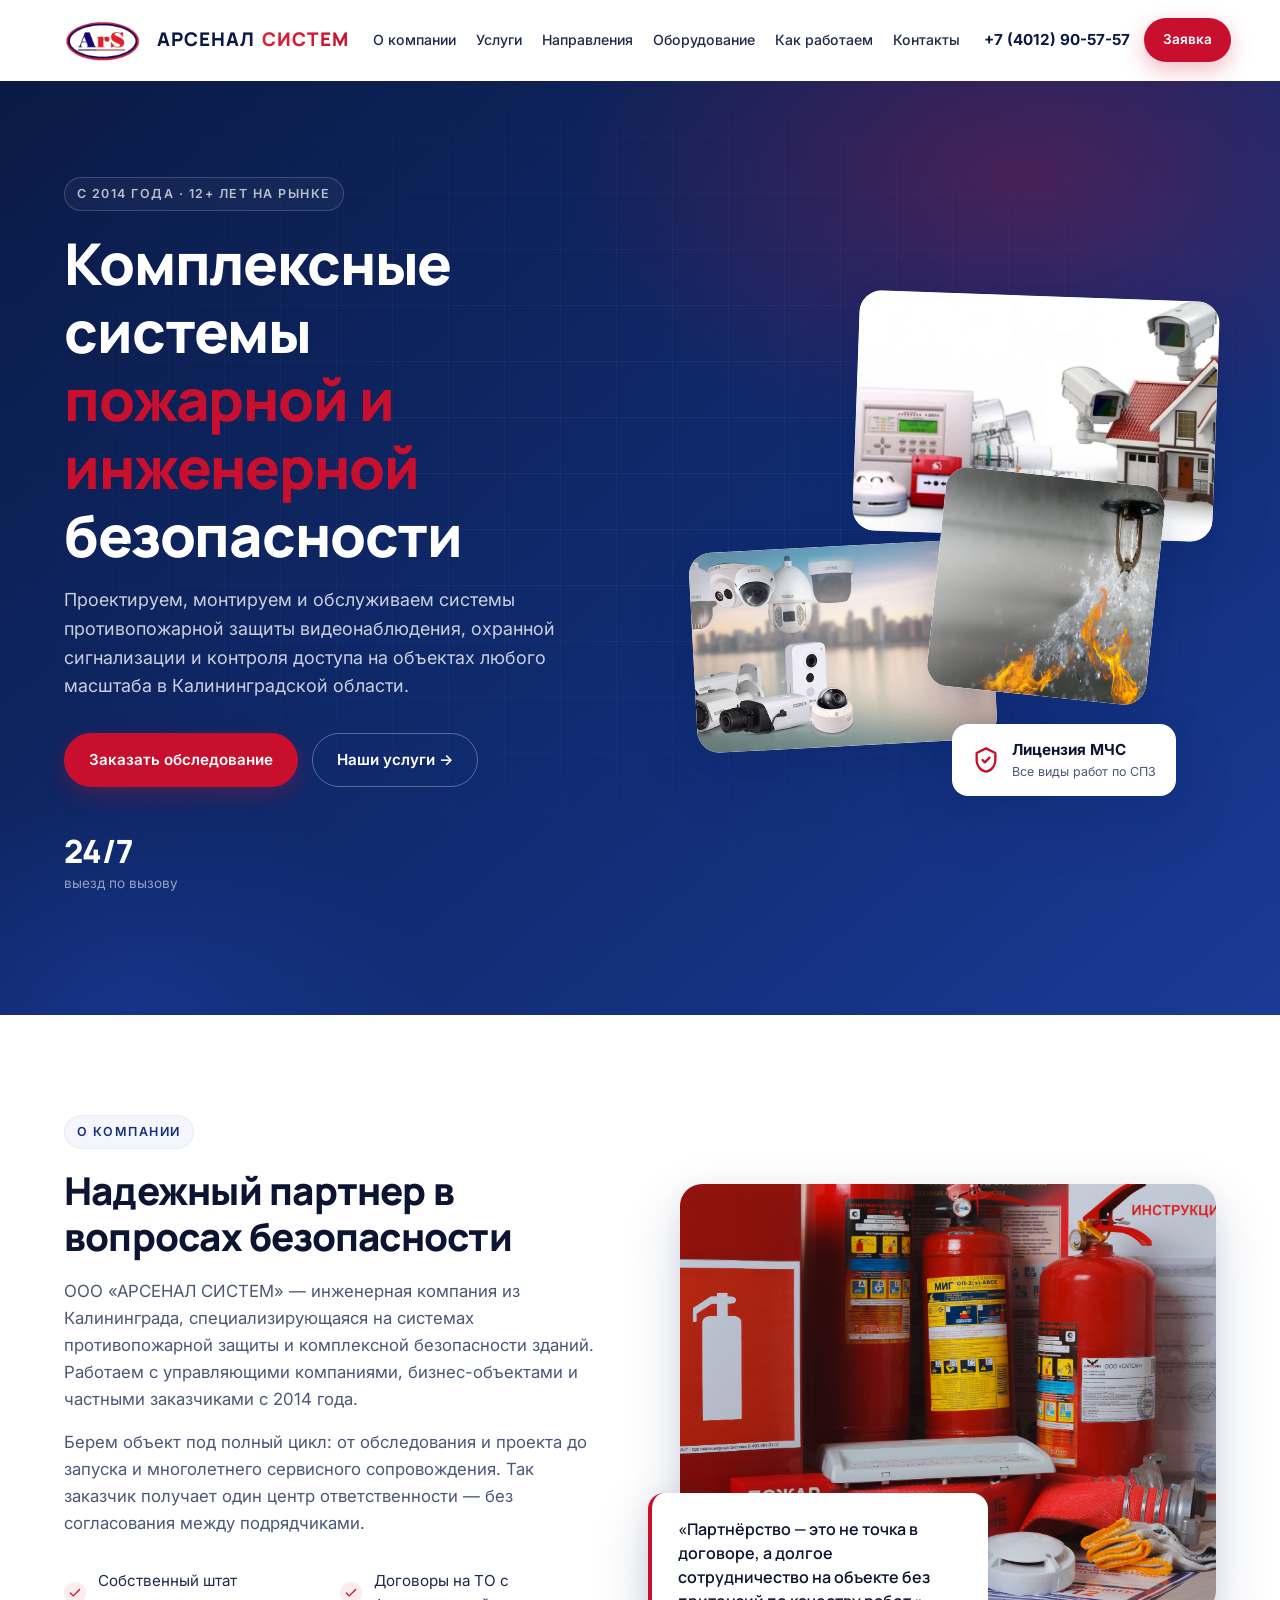
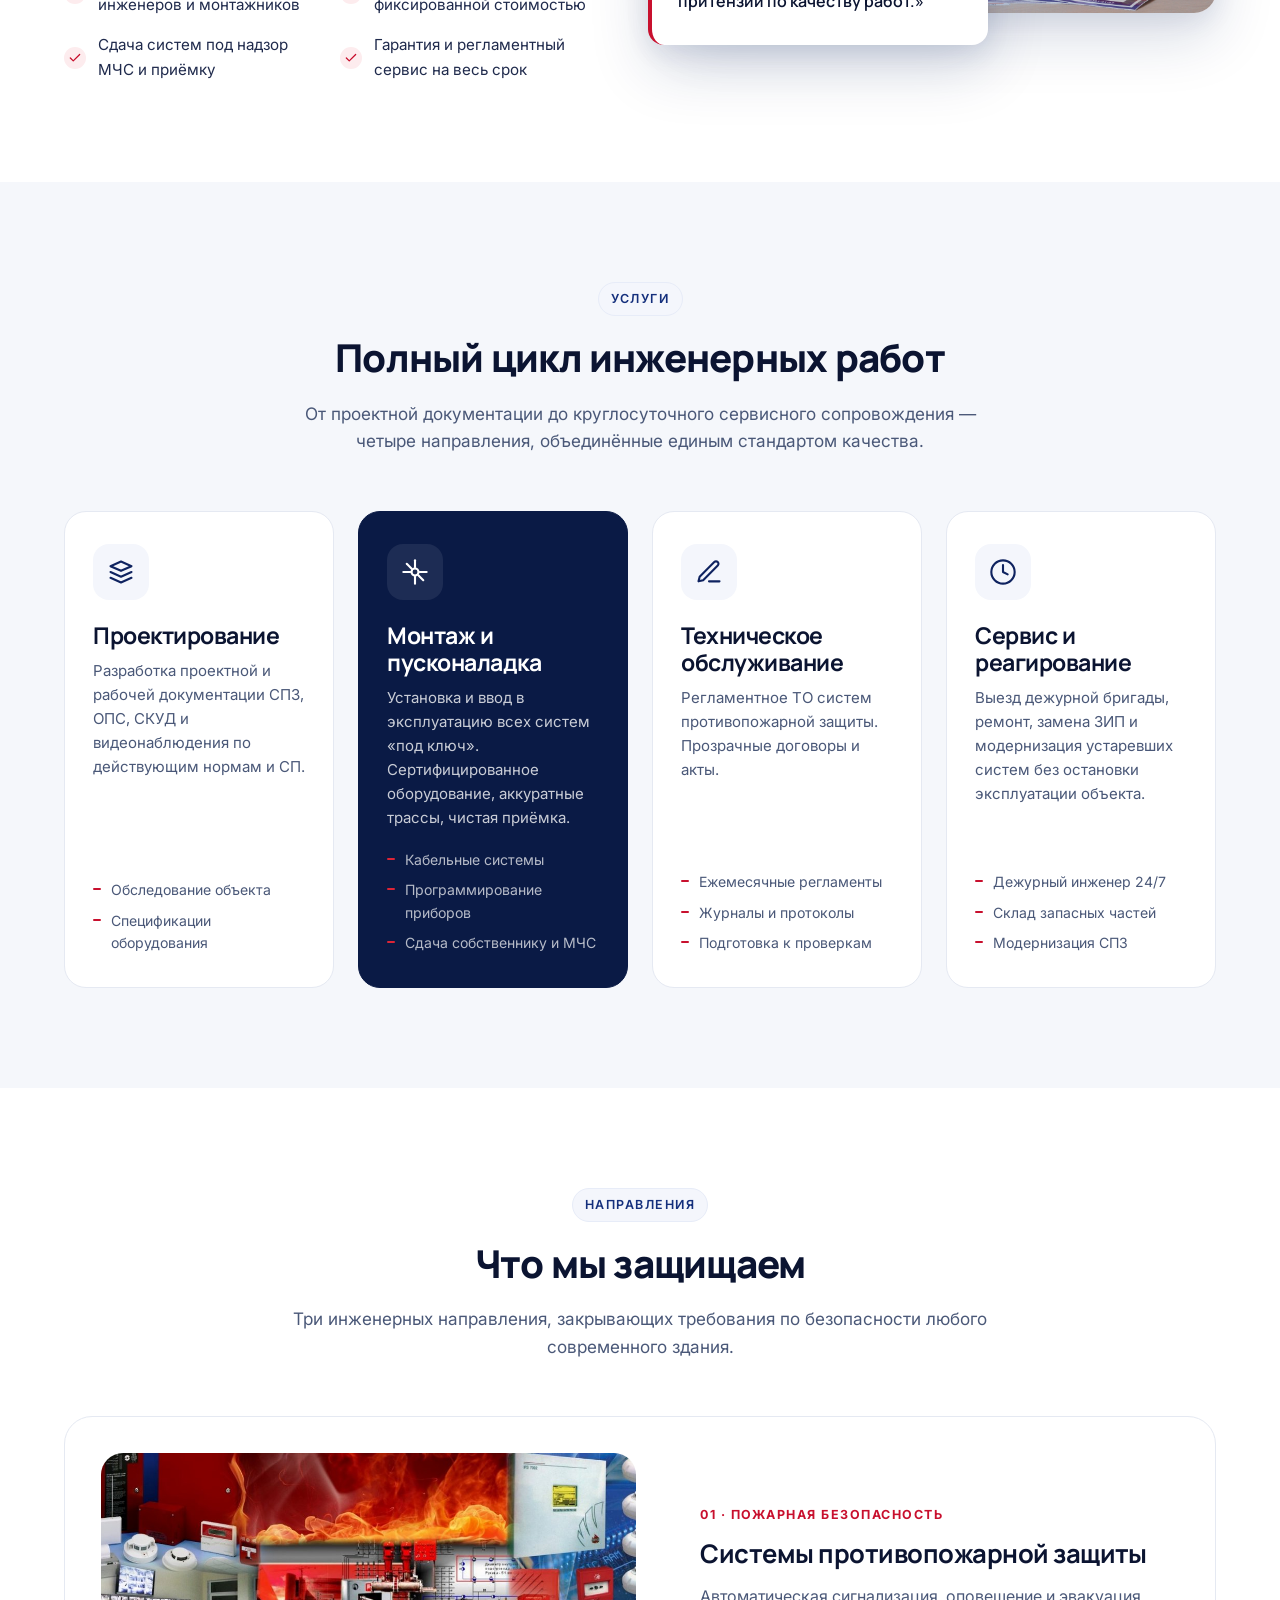
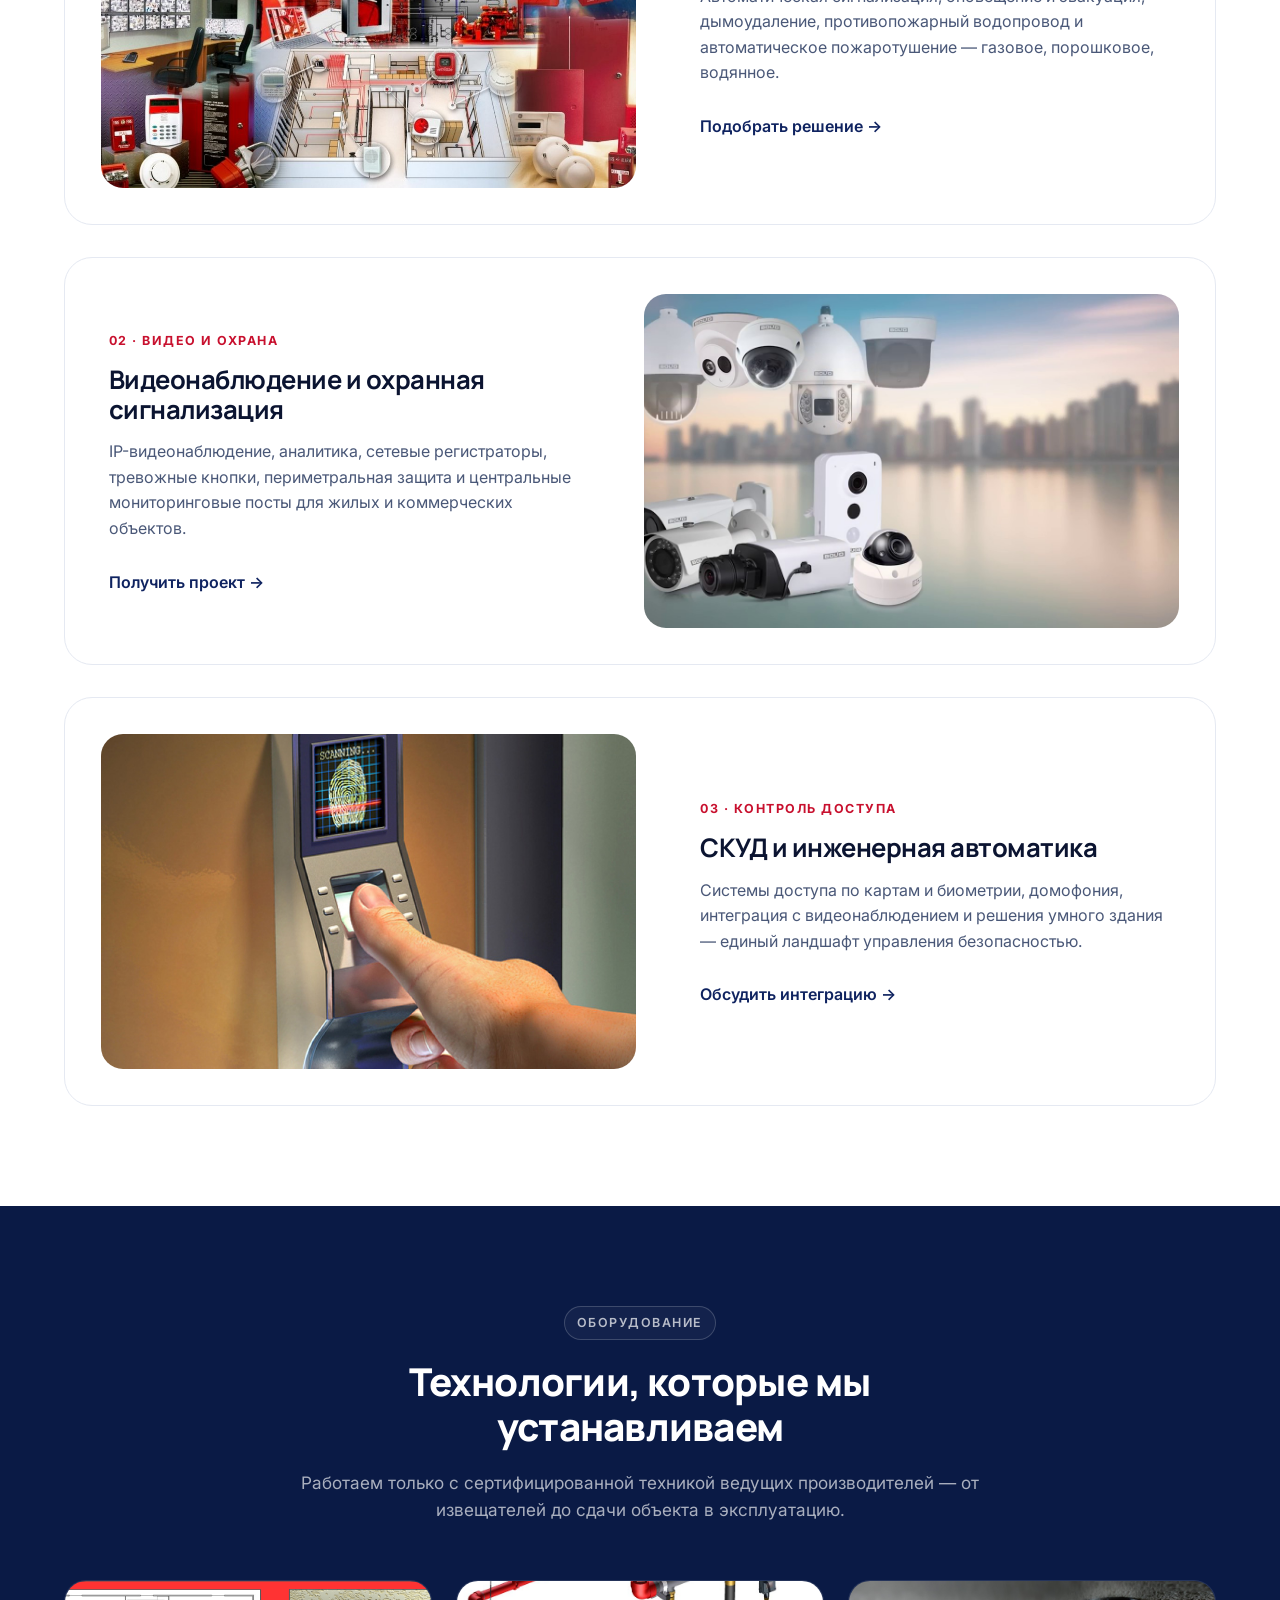
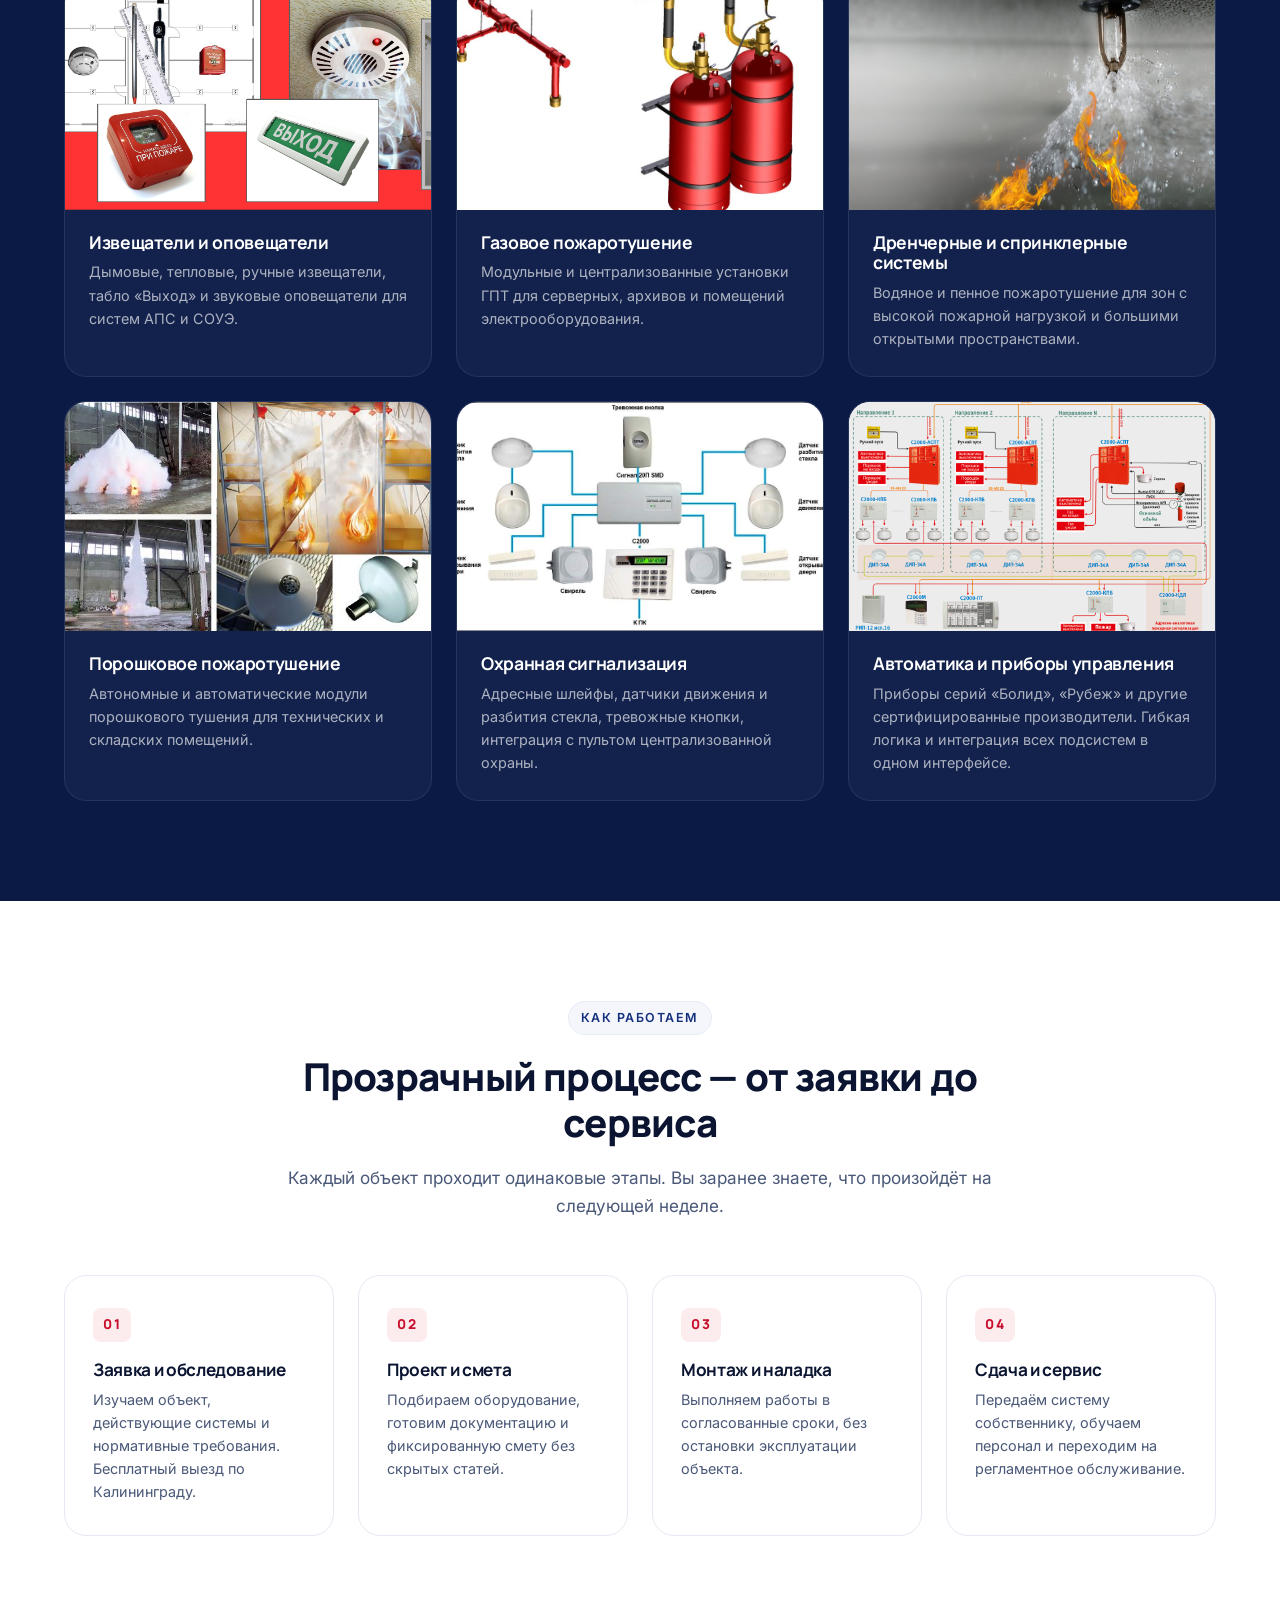
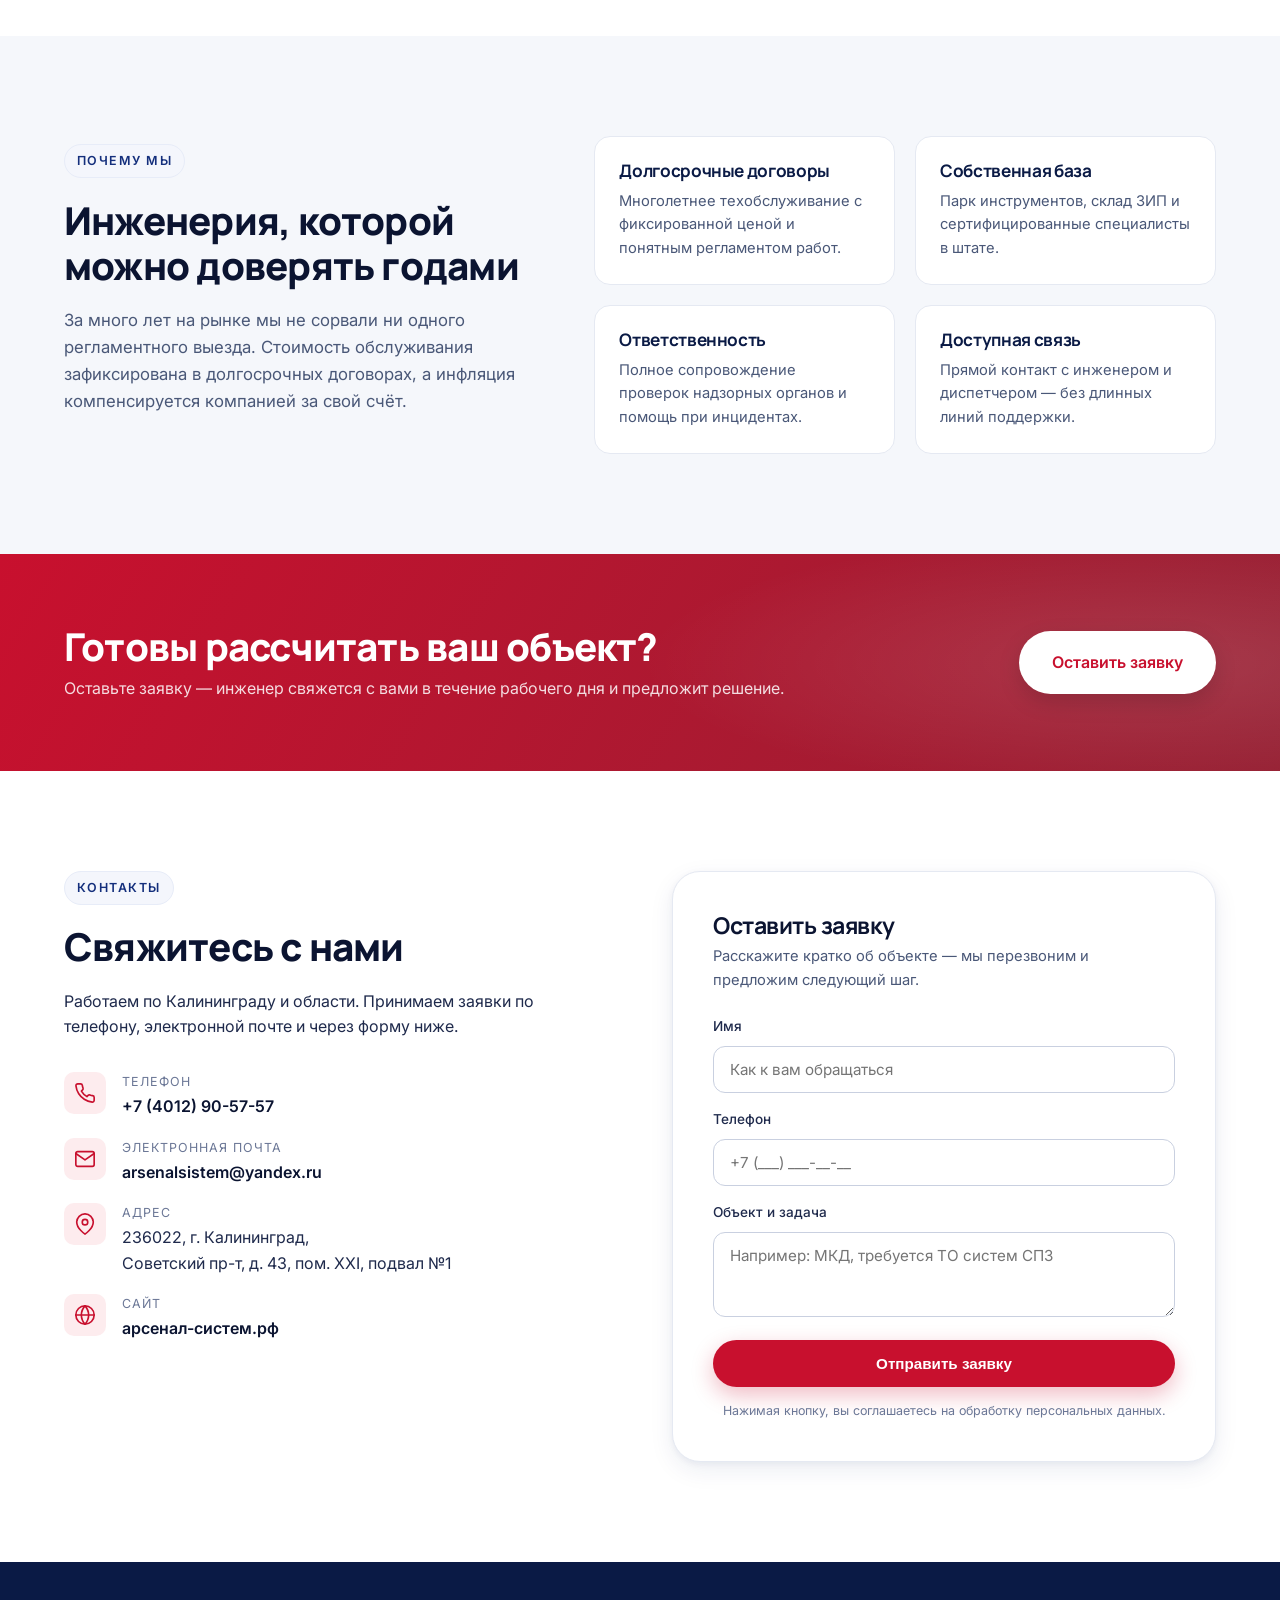
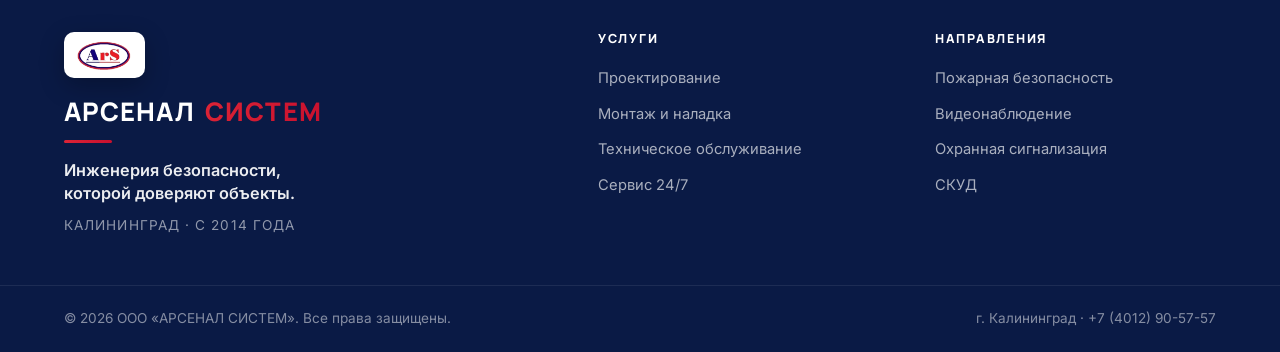
==== commit a6cc5ac7: "Подготовка к деплою на GitHub Pages - Убран блок «Реквизиты» из футера, перестроен grid 4→3 колонки " ====
--- a/index.html
+++ b/index.html
@@ -19,7 +19,7 @@
     <a href="#top" class="brand" aria-label="АРСЕНАЛ СИСТЕМ — на главную">
       <img src="assets/logo.png" alt="АРСЕНАЛ СИСТЕМ" class="brand-mark" />
       <span class="brand-text">
-        <span class="brand-title">АРСЕНАЛ СИСТЕМ</span>
+        <span class="brand-title">АРСЕНАЛ<span class="brand-title-accent">СИСТЕМ</span></span>
         <span class="brand-sub">Системы безопасности · Калининград</span>
       </span>
     </a>
@@ -48,16 +48,14 @@
   <div class="hero-bg" aria-hidden="true"></div>
   <div class="container hero-inner">
     <div class="hero-copy">
-      <span class="eyebrow">С 2018 года · 7+ лет на рынке</span>
+      <span class="eyebrow">С 2014 года · 12+ лет на рынке</span>
       <h1>Комплексные системы<br/><span class="accent">пожарной и инженерной</span> безопасности</h1>
-      <p class="lead">Проектируем, монтируем и обслуживаем системы противопожарной защиты, видеонаблюдения, охранной сигнализации и контроля доступа на объектах любого масштаба в Калининградской области.</p>
+      <p class="lead">Проектируем, монтируем и обслуживаем системы противопожарной защиты видеонаблюдения, охранной сигнализации и контроля доступа на объектах любого масштаба в Калининградской области.</p>
       <div class="hero-actions">
         <a class="btn btn-primary" href="#contacts">Заказать обследование</a>
         <a class="btn btn-ghost" href="#services">Наши услуги →</a>
       </div>
       <ul class="hero-trust">
-        <li><strong>7+</strong><span>лет опыта</span></li>
-        <li><strong>9</strong><span>действующих договоров</span></li>
         <li><strong>24/7</strong><span>выезд по вызову</span></li>
       </ul>
     </div>
@@ -77,30 +75,6 @@
           <strong>Лицензия МЧС</strong>
           <small>Все виды работ по СПЗ</small>
         </div>
-      </div>
-    </div>
-  </div>
-</section>
-
-<!-- ============ PARTNERS / SOCIAL PROOF STRIP ============ -->
-<section class="strip">
-  <div class="container">
-    <div class="strip-grid">
-      <div class="strip-item">
-        <span class="strip-num">2018</span>
-        <span class="strip-label">Год основания</span>
-      </div>
-      <div class="strip-item">
-        <span class="strip-num">100%</span>
-        <span class="strip-label">Соблюдение регламентов</span>
-      </div>
-      <div class="strip-item">
-        <span class="strip-num">12+</span>
-        <span class="strip-label">Многоквартирных домов на ТО</span>
-      </div>
-      <div class="strip-item">
-        <span class="strip-num">7 лет</span>
-        <span class="strip-label">Без срывов договоров</span>
       </div>
     </div>
   </div>
@@ -112,7 +86,7 @@
     <div class="about-copy">
       <span class="eyebrow eyebrow-dark">О компании</span>
       <h2>Надежный партнер в вопросах безопасности</h2>
-      <p>ООО «АРСЕНАЛ СИСТЕМ» — инженерная компания из Калининграда, специализирующаяся на системах противопожарной защиты и комплексной безопасности зданий. Работаем с управляющими компаниями, бизнес-объектами и частными заказчиками с 2018 года.</p>
+      <p>ООО «АРСЕНАЛ СИСТЕМ» — инженерная компания из Калининграда, специализирующаяся на системах противопожарной защиты и комплексной безопасности зданий. Работаем с управляющими компаниями, бизнес-объектами и частными заказчиками с 2014 года.</p>
       <p>Берем объект под полный цикл: от обследования и проекта до запуска и многолетнего сервисного сопровождения. Так заказчик получает один центр ответственности — без согласования между подрядчиками.</p>
       <div class="about-bullets">
         <div class="bullet">
@@ -138,8 +112,7 @@
         <img src="assets/PB1.jpg" alt="Оборудование систем пожарной безопасности" />
       </figure>
       <div class="about-quote">
-        <p>«Партнёрство — это не точка в договоре, а семь лет на одном объекте без претензий по приёмке.»</p>
-        <span>— Тишко В.И., директор</span>
+        <p>«Партнёрство — это не точка в договоре, а долгое сотрудничество на объекте без притензий по качеству работ.»</p>
       </div>
     </div>
   </div>
@@ -163,7 +136,6 @@
         <p>Разработка проектной и рабочей документации СПЗ, ОПС, СКУД и видеонаблюдения по действующим нормам и СП.</p>
         <ul class="service-list">
           <li>Обследование объекта</li>
-          <li>Согласование с надзором</li>
           <li>Спецификации оборудования</li>
         </ul>
       </article>
@@ -186,7 +158,7 @@
           <svg viewBox="0 0 24 24" fill="none" stroke="currentColor" stroke-width="1.8" stroke-linecap="round" stroke-linejoin="round"><path d="M12 20h9"/><path d="M16.5 3.5a2.121 2.121 0 0 1 3 3L7 19l-4 1 1-4 12.5-12.5z"/></svg>
         </div>
         <h3>Техническое обслуживание</h3>
-        <p>Регламентное ТО систем противопожарной защиты и внутреннего противопожарного водопровода. Прозрачные договоры и акты.</p>
+        <p>Регламентное ТО систем противопожарной защиты. Прозрачные договоры и акты.</p>
         <ul class="service-list">
           <li>Ежемесячные регламенты</li>
           <li>Журналы и протоколы</li>
@@ -227,7 +199,7 @@
         <div class="dir-body">
           <span class="dir-tag">01 · Пожарная безопасность</span>
           <h3>Системы противопожарной защиты</h3>
-          <p>Автоматическая сигнализация, оповещение и эвакуация, дымоудаление, противопожарный водопровод и автоматическое пожаротушение — газ, порошок, спринклеры и дренчеры.</p>
+          <p>Автоматическая сигнализация, оповещение и эвакуация, дымоудаление, противопожарный водопровод и автоматическое пожаротушение — газовое, порошковое, водянное.</p>
           <a class="dir-link" href="#contacts">Подобрать решение →</a>
         </div>
       </article>
@@ -265,7 +237,7 @@
     <header class="section-head section-head-light">
       <span class="eyebrow">Оборудование</span>
       <h2>Технологии, которые мы устанавливаем</h2>
-      <p>Работаем только с сертифицированной техникой ведущих производителей — от извещателей до модулей газового пожаротушения.</p>
+      <p>Работаем только с сертифицированной техникой ведущих производителей — от извещателей до сдачи объекта в эксплуатацию.</p>
     </header>
 
     <div class="equipment-grid">
@@ -313,7 +285,7 @@
         <div class="eq-img"><img src="assets/PPT.png" alt="Системы автоматики и управления" /></div>
         <div class="eq-content">
           <h4>Автоматика и приборы управления</h4>
-          <p>Приборы серий «Болид», «Рубеж», «Сигнал». Гибкая логика и интеграция всех подсистем в одном интерфейсе.</p>
+          <p>Приборы серий «Болид», «Рубеж» и другие сертифицированные производители. Гибкая логика и интеграция всех подсистем в одном интерфейсе.</p>
         </div>
       </article>
     </div>
@@ -360,7 +332,7 @@
     <div>
       <span class="eyebrow eyebrow-dark">Почему мы</span>
       <h2>Инженерия, которой можно доверять годами</h2>
-      <p>За семь лет на рынке мы не сорвали ни одного регламентного выезда. Стоимость обслуживания зафиксирована в долгосрочных договорах, а инфляция компенсируется компанией за свой счёт.</p>
+      <p>За много лет на рынке мы не сорвали ни одного регламентного выезда. Стоимость обслуживания зафиксирована в долгосрочных договорах, а инфляция компенсируется компанией за свой счёт.</p>
     </div>
     <div class="why-list">
       <div class="why-item">
@@ -478,8 +450,10 @@
   <div class="container footer-grid">
     <div class="footer-brand">
       <img src="assets/logo.png" alt="" class="footer-logo" />
-      <p class="footer-name">ООО «АРСЕНАЛ СИСТЕМ»</p>
-      <p class="footer-desc">Инженерные системы безопасности в Калининграде с 2018 года.</p>
+      <p class="footer-name">АРСЕНАЛ<span class="footer-name-accent">СИСТЕМ</span></p>
+      <span class="footer-divider" aria-hidden="true"></span>
+      <p class="footer-tagline">Инженерия безопасности,<br/>которой доверяют объекты.</p>
+      <p class="footer-desc">Калининград · с 2014 года</p>
     </div>
     <div>
       <h5>Услуги</h5>
@@ -497,14 +471,6 @@
         <li><a href="#directions">Видеонаблюдение</a></li>
         <li><a href="#directions">Охранная сигнализация</a></li>
         <li><a href="#directions">СКУД</a></li>
-      </ul>
-    </div>
-    <div>
-      <h5>Реквизиты</h5>
-      <ul class="footer-req">
-        <li>ИНН/КПП<br/><span>3906315492 / 390601001</span></li>
-        <li>Р/счет<br/><span>40702810400000028866</span></li>
-        <li>Банк<br/><span>КБ «ЭНЕРГОТРАНСБАНК» (АО)</span></li>
       </ul>
     </div>
   </div>
--- a/styles.css
+++ b/styles.css
@@ -187,9 +187,21 @@
 .brand-title {
   font-family: 'Manrope', sans-serif;
   font-weight: 800;
-  font-size: 1rem;
-  letter-spacing: 0.04em;
+  font-size: 1.18rem;
+  letter-spacing: 0.05em;
   color: var(--navy-900);
+  text-transform: uppercase;
+  line-height: 1.05;
+  display: inline-flex;
+  flex-wrap: wrap;
+  align-items: baseline;
+  gap: 0.35em;
+}
+.brand-title-accent {
+  background: linear-gradient(120deg, var(--red-500) 0%, var(--red-600) 100%);
+  -webkit-background-clip: text;
+  background-clip: text;
+  -webkit-text-fill-color: transparent;
 }
 .brand-sub {
   font-size: 0.72rem;
@@ -913,25 +925,63 @@
 }
 .footer-grid {
   display: grid;
-  grid-template-columns: 1.5fr 1fr 1fr 1.2fr;
-  gap: 48px;
+  grid-template-columns: 1.7fr 1fr 1fr;
+  gap: 56px;
   padding-bottom: 48px;
 }
+.footer-brand { max-width: 360px; }
 .footer-logo {
-  height: 40px;
+  height: 46px;
   width: auto;
   background: #fff;
-  padding: 6px 10px;
-  border-radius: 8px;
-  margin-bottom: 14px;
+  padding: 7px 12px;
+  border-radius: 10px;
+  margin-bottom: 20px;
+  box-shadow: 0 8px 24px rgba(0, 0, 0, 0.25);
 }
 .footer-name {
   color: #fff;
-  font-weight: 700;
-  font-size: 1.05rem;
-  margin-bottom: 8px;
-}
-.footer-desc { font-size: 0.92rem; margin: 0; }
+  font-family: 'Manrope', 'Inter', sans-serif;
+  font-weight: 800;
+  font-size: 1.6rem;
+  letter-spacing: 0.04em;
+  line-height: 1.1;
+  margin: 0 0 14px;
+  text-transform: uppercase;
+  display: flex;
+  flex-wrap: wrap;
+  align-items: baseline;
+  gap: 0.4em;
+}
+.footer-name-accent {
+  color: var(--red-500);
+  background: linear-gradient(120deg, var(--red-500) 0%, var(--red-600) 100%);
+  -webkit-background-clip: text;
+  background-clip: text;
+  -webkit-text-fill-color: transparent;
+}
+.footer-divider {
+  display: block;
+  width: 48px;
+  height: 3px;
+  background: linear-gradient(90deg, var(--red-500) 0%, var(--red-600) 100%);
+  border-radius: 2px;
+  margin-bottom: 16px;
+}
+.footer-tagline {
+  color: rgba(255, 255, 255, 0.92);
+  font-size: 1.02rem;
+  font-weight: 600;
+  line-height: 1.4;
+  margin: 0 0 10px;
+}
+.footer-desc {
+  font-size: 0.85rem;
+  letter-spacing: 0.08em;
+  text-transform: uppercase;
+  color: rgba(255, 255, 255, 0.55);
+  margin: 0;
+}
 .site-footer h5 {
   color: #fff;
   font-size: 0.78rem;
@@ -951,8 +1001,6 @@
   font-size: 0.92rem;
 }
 .site-footer ul a:hover { color: #fff; }
-.footer-req li { font-size: 0.85rem; line-height: 1.5; }
-.footer-req span { color: rgba(255, 255, 255, 0.6); font-size: 0.82rem; }
 .footer-bottom {
   border-top: 1px solid rgba(255, 255, 255, 0.08);
   padding: 22px 0;
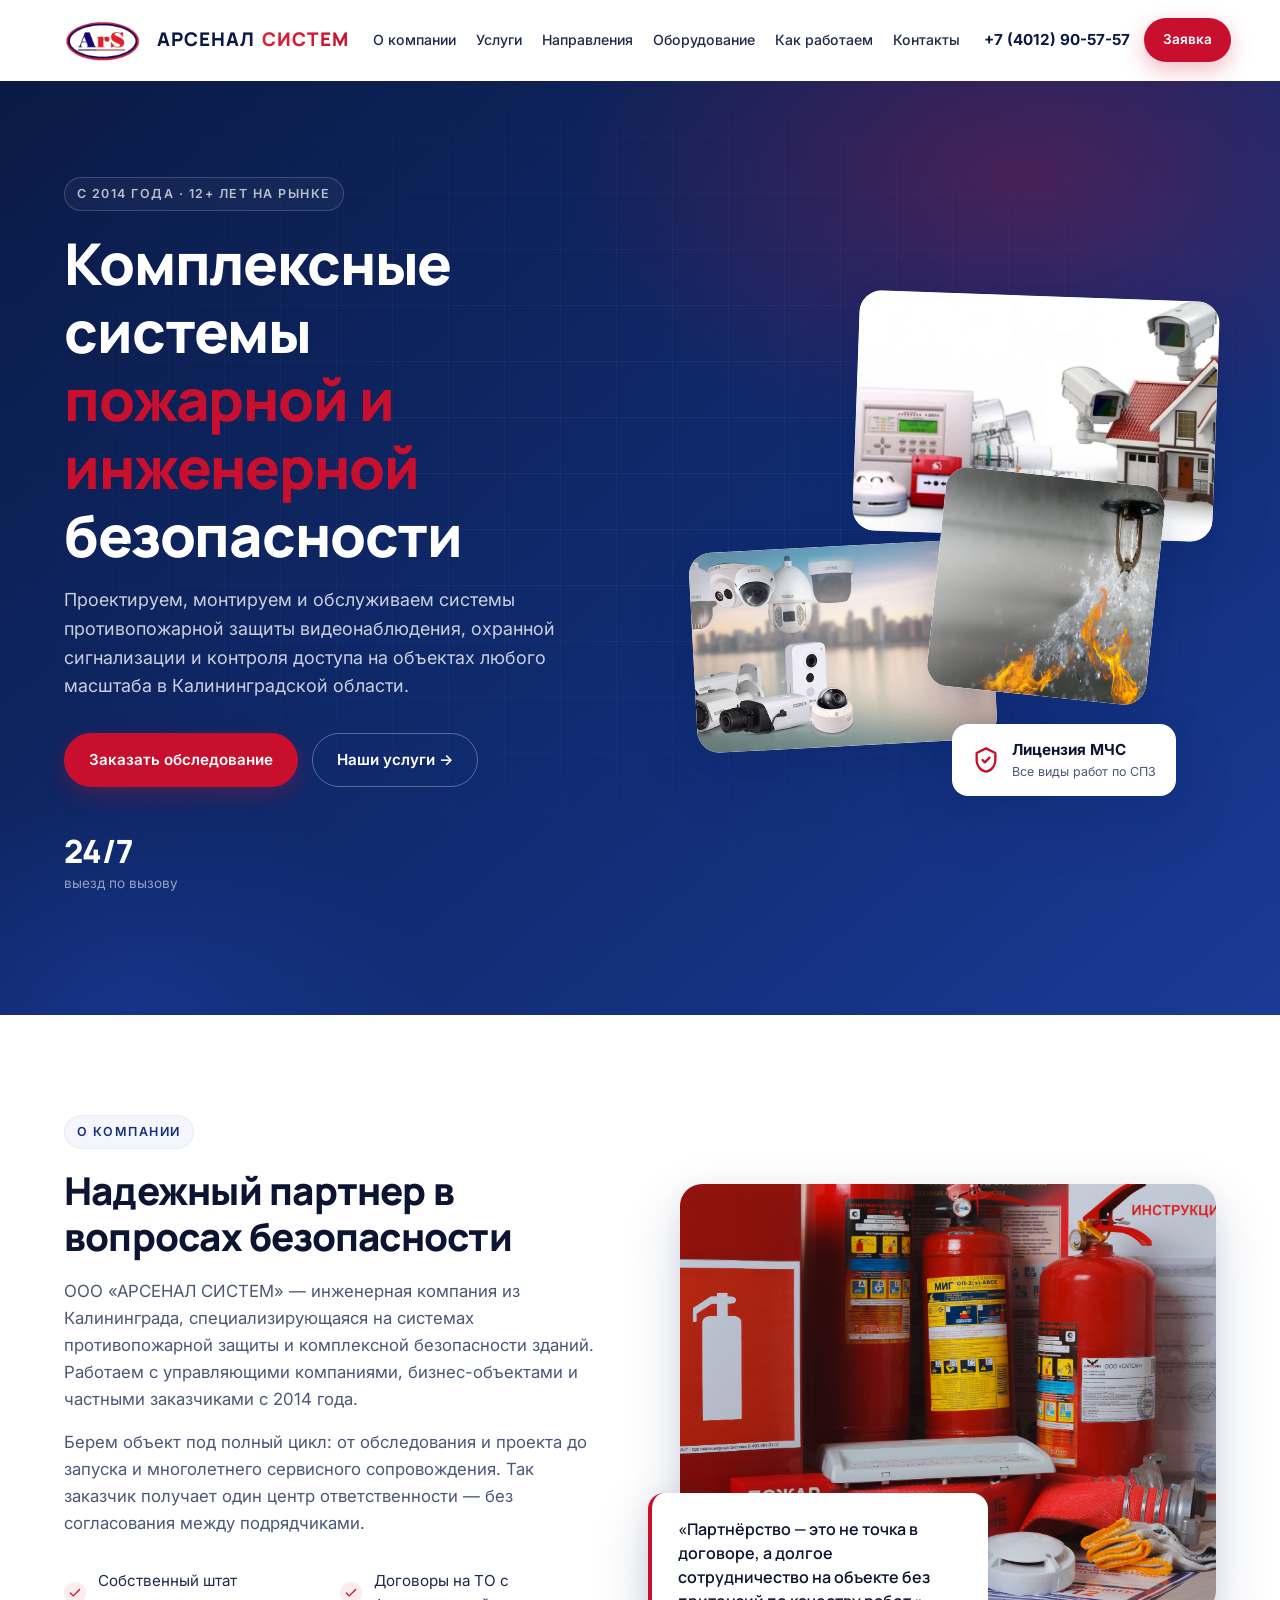
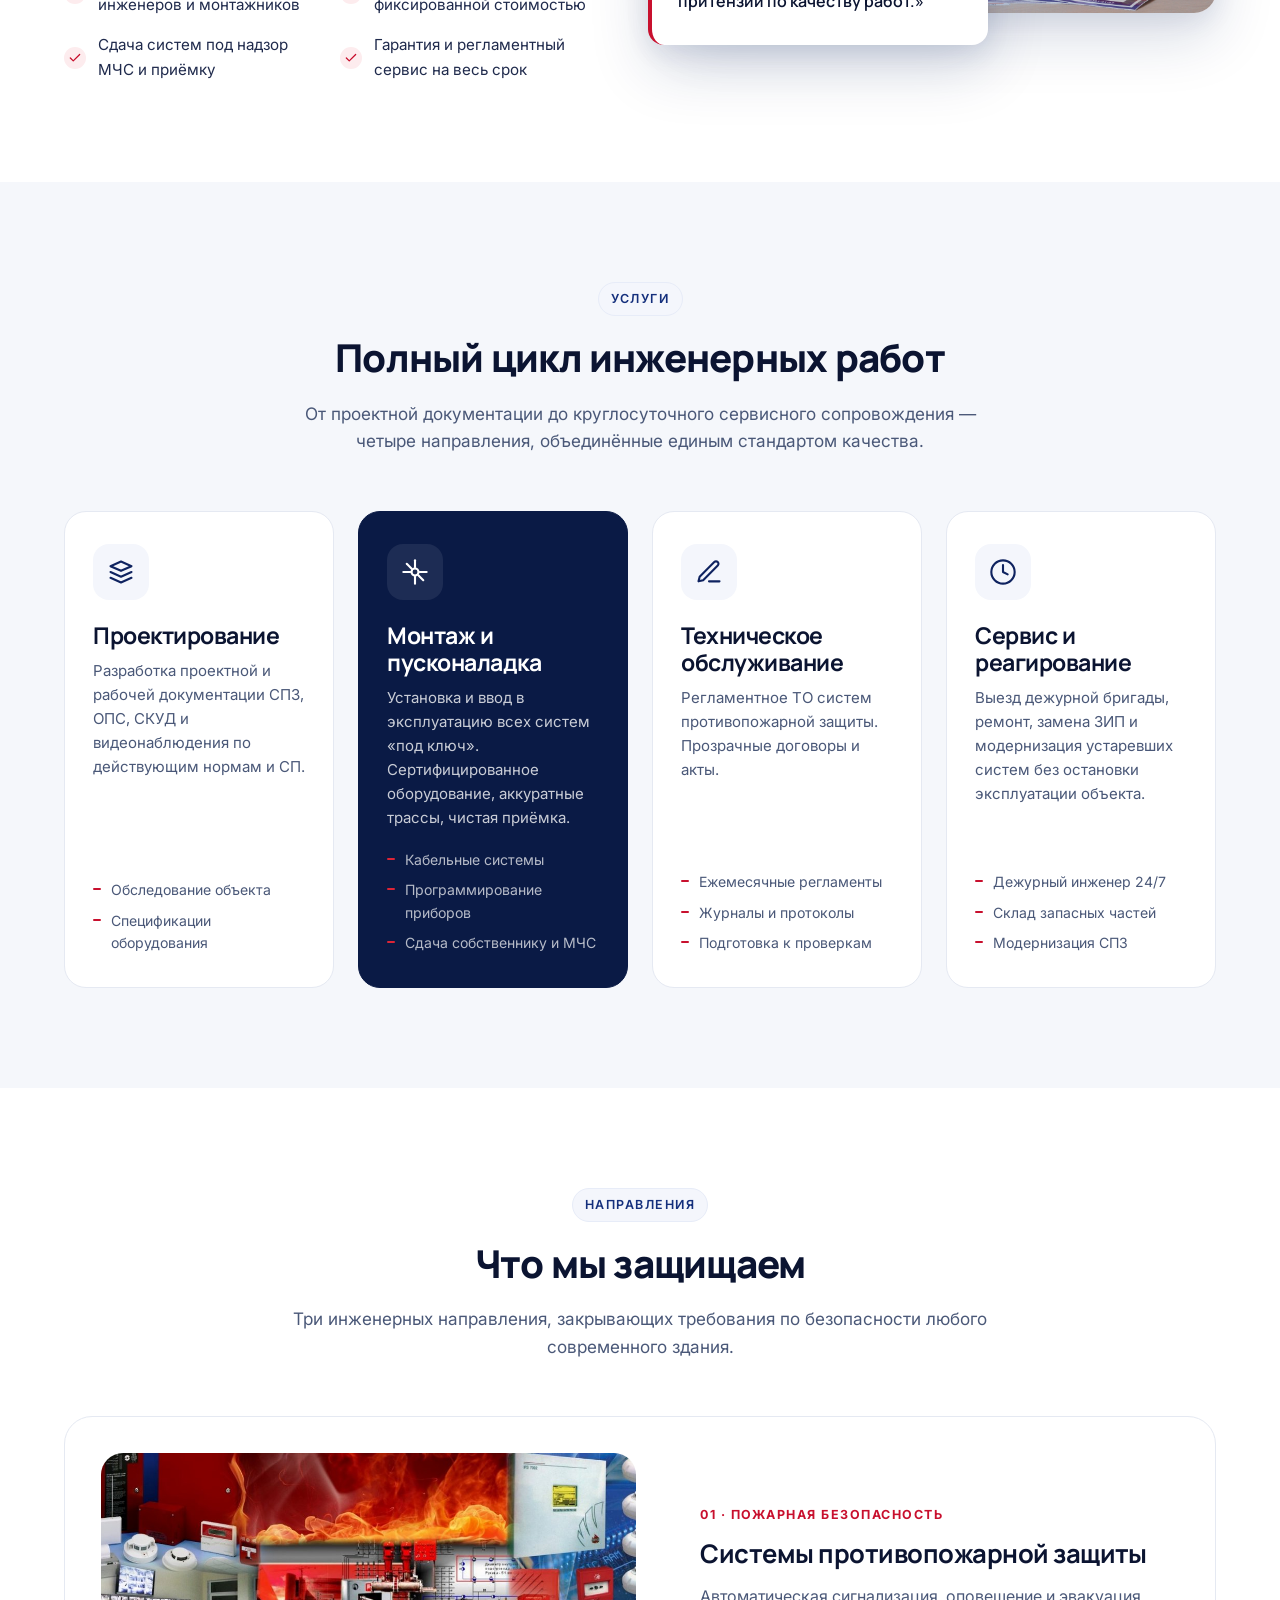
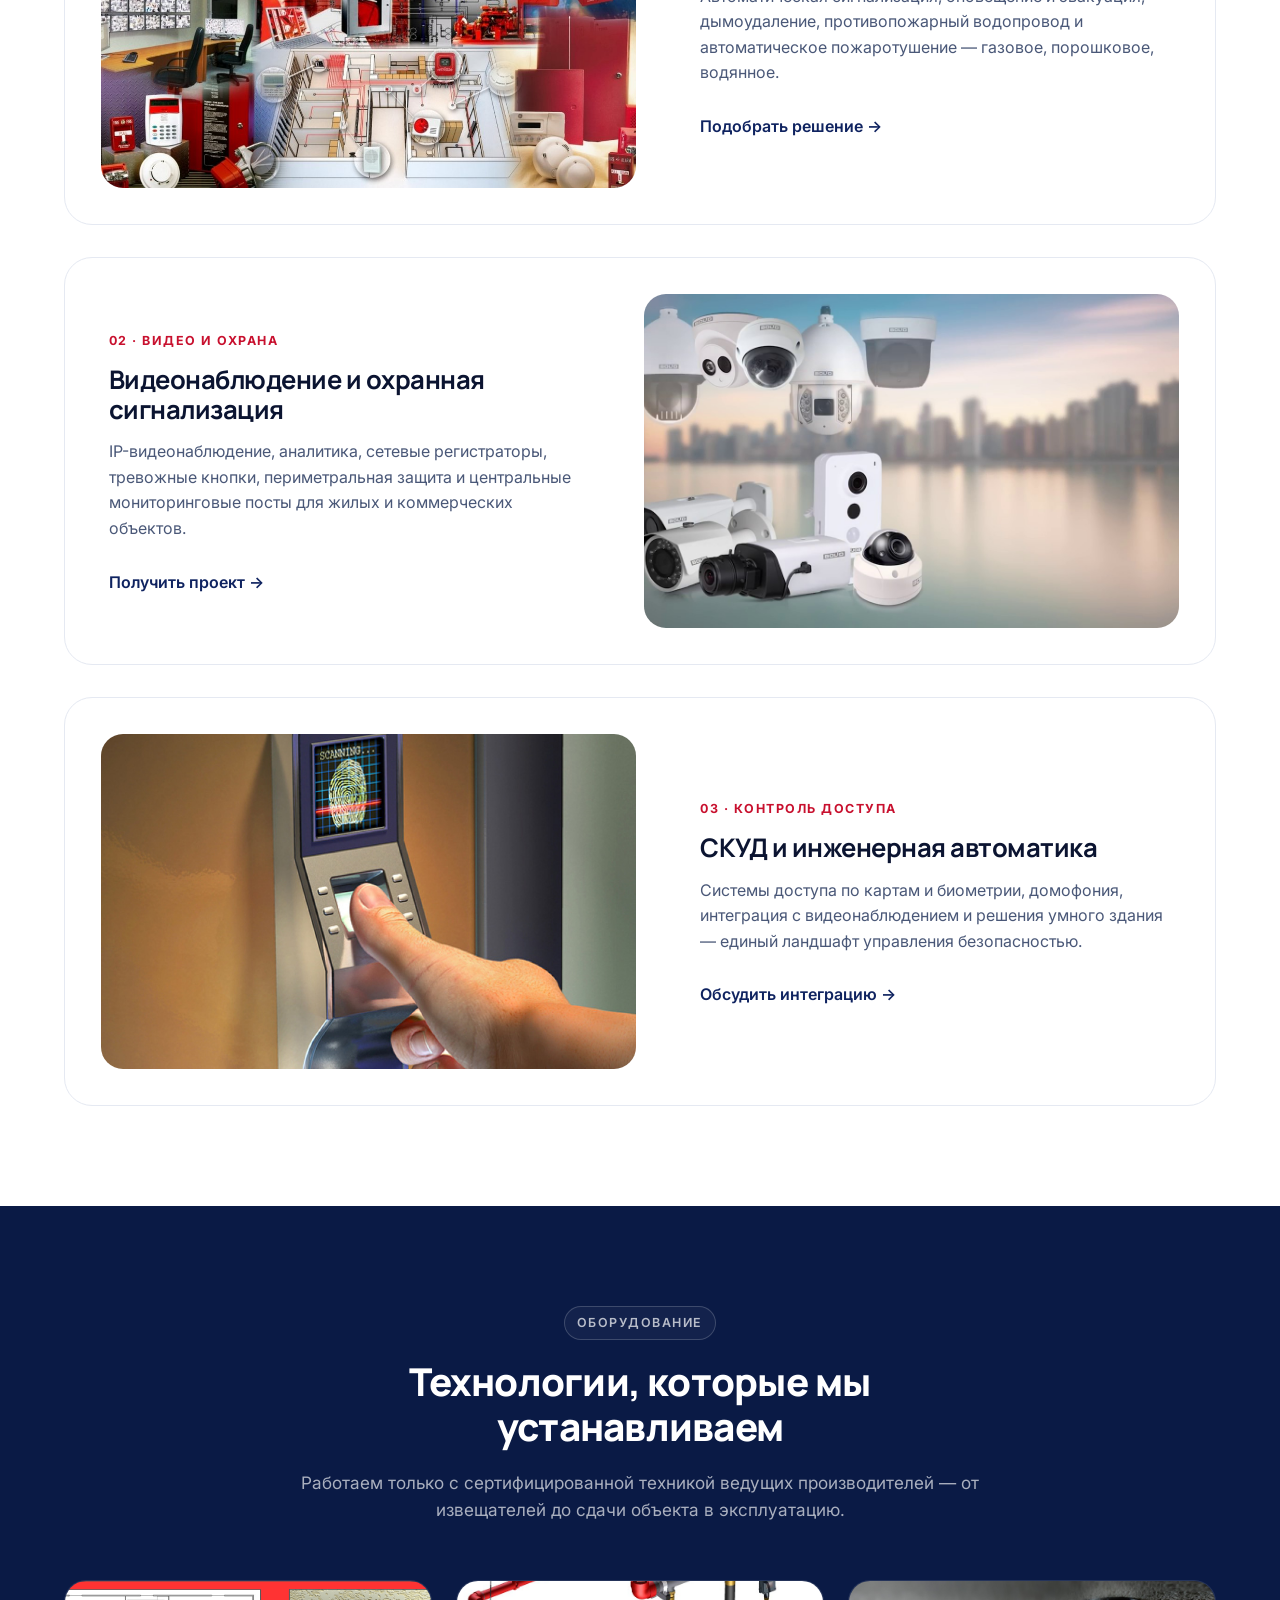
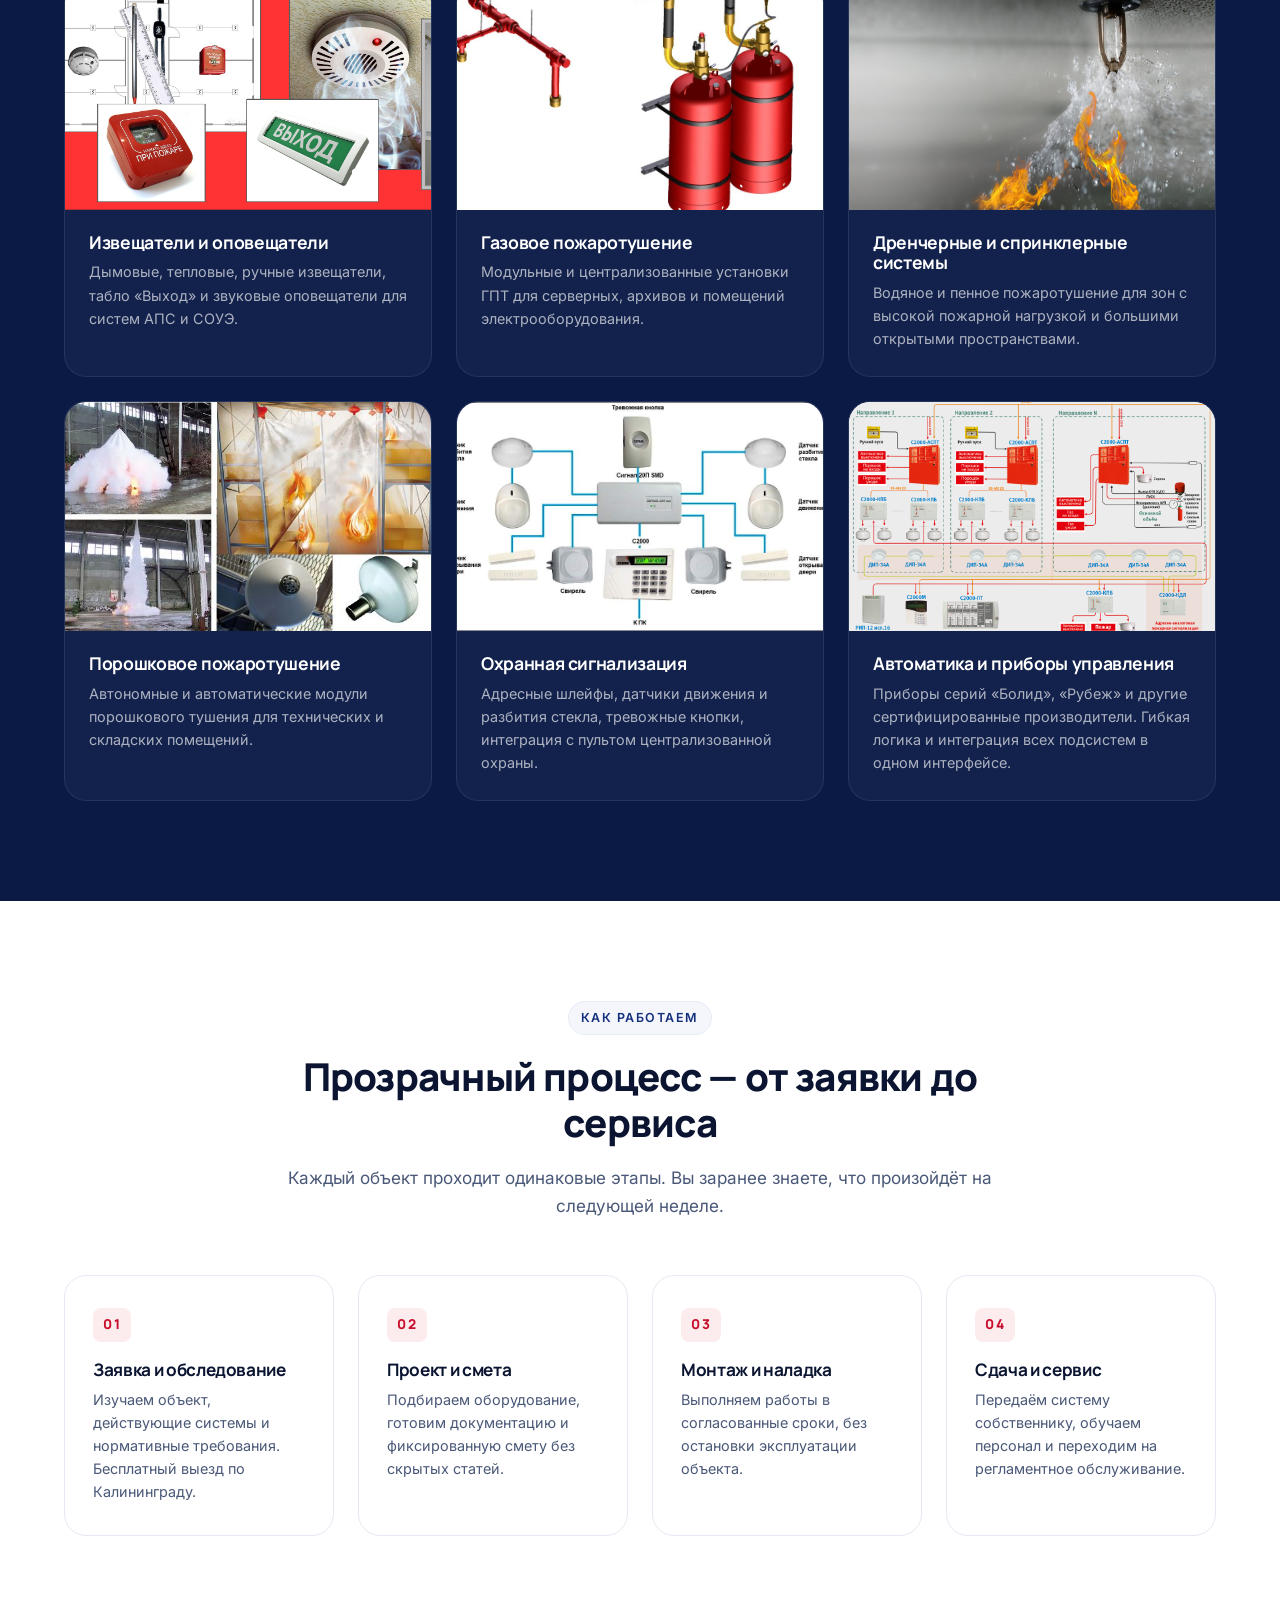
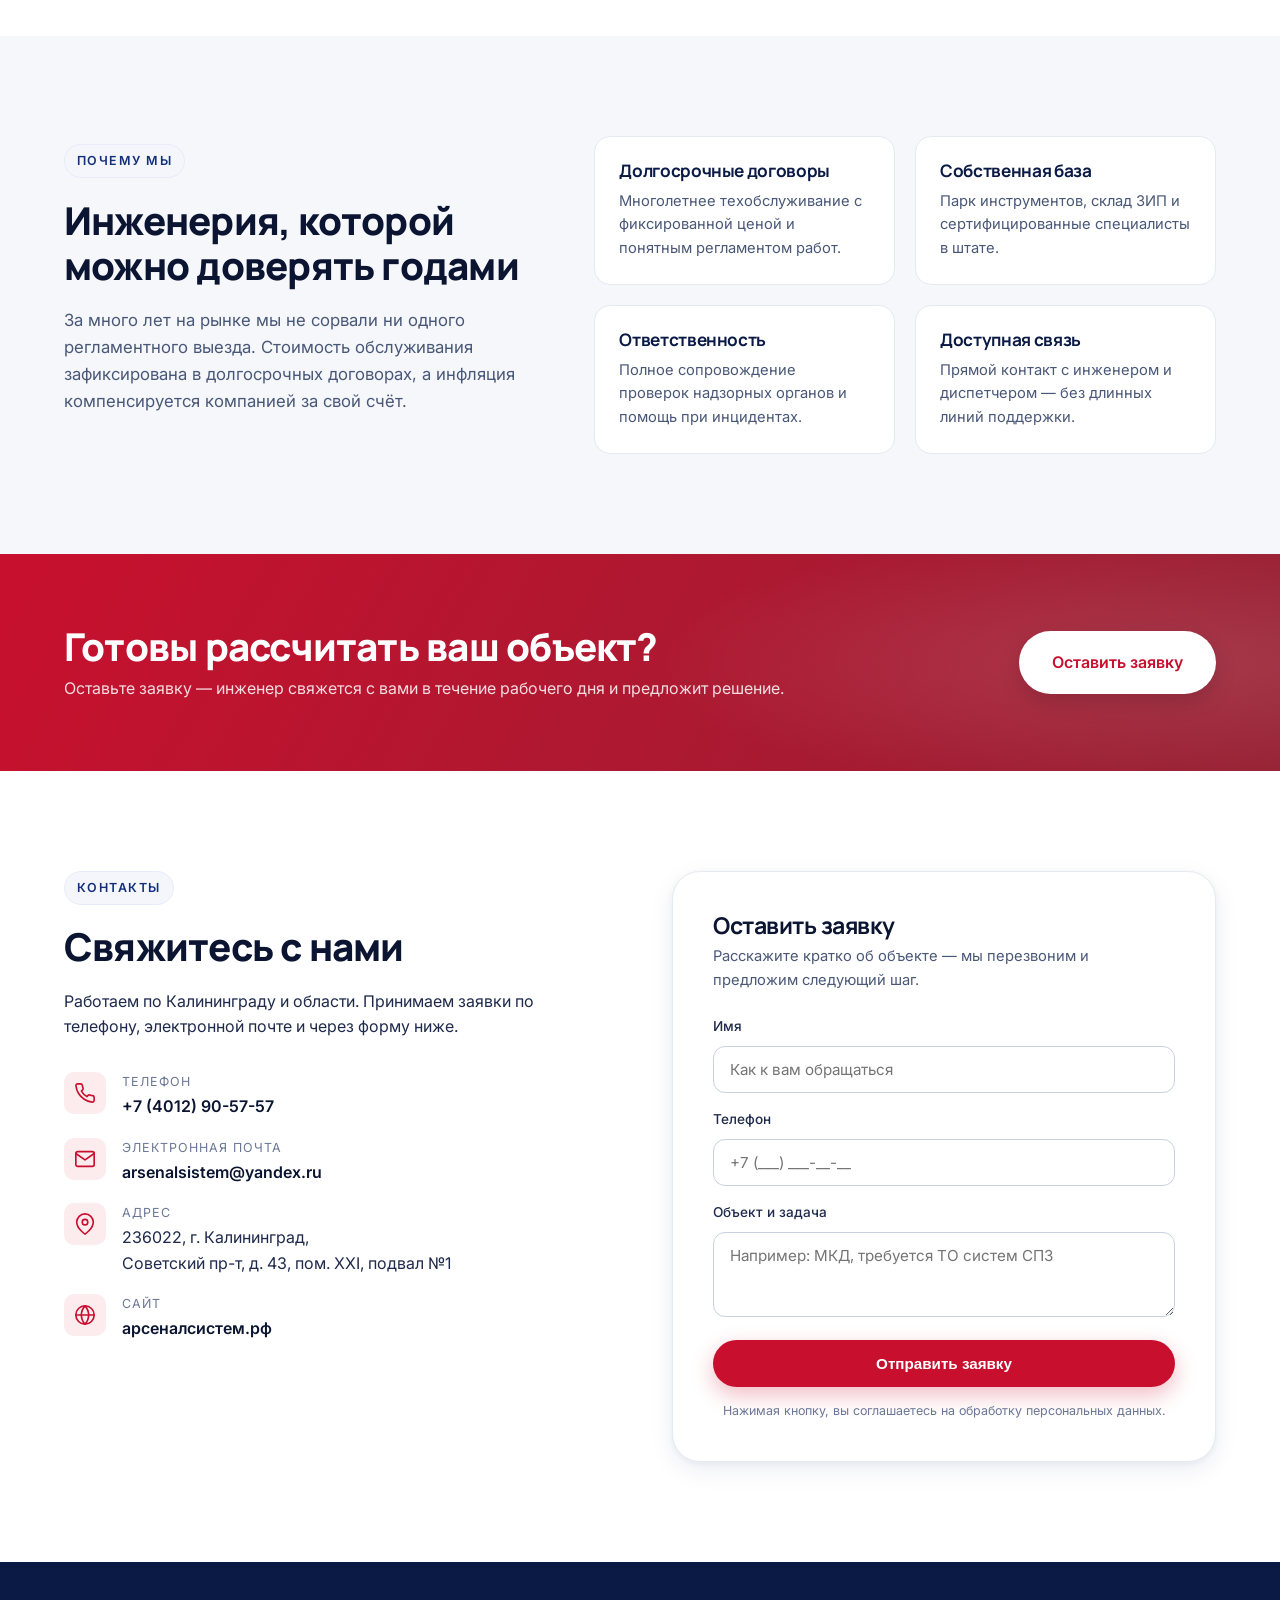
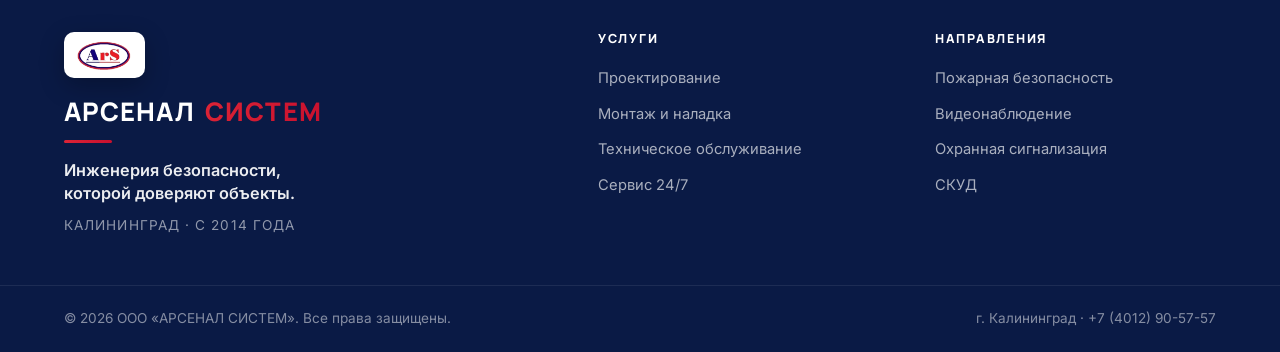
==== commit aa3e6c5c: "Привязка домена арсеналсистем.рф - CNAME с Punycode (xn--80aaoborjdzkebn.xn--p1ai) - sitemap.xml для" ====
--- a/index.html
+++ b/index.html
@@ -400,7 +400,7 @@
           <svg viewBox="0 0 24 24" fill="none" stroke="currentColor" stroke-width="1.8" stroke-linecap="round" stroke-linejoin="round"><circle cx="12" cy="12" r="10"/><line x1="2" y1="12" x2="22" y2="12"/><path d="M12 2a15.3 15.3 0 0 1 4 10 15.3 15.3 0 0 1-4 10 15.3 15.3 0 0 1-4-10 15.3 15.3 0 0 1 4-10z"/></svg>
           <div>
             <span class="contact-label">Сайт</span>
-            <a href="#">арсенал-систем.рф</a>
+            <a href="https://арсеналсистем.рф">арсеналсистем.рф</a>
           </div>
         </li>
       </ul>
